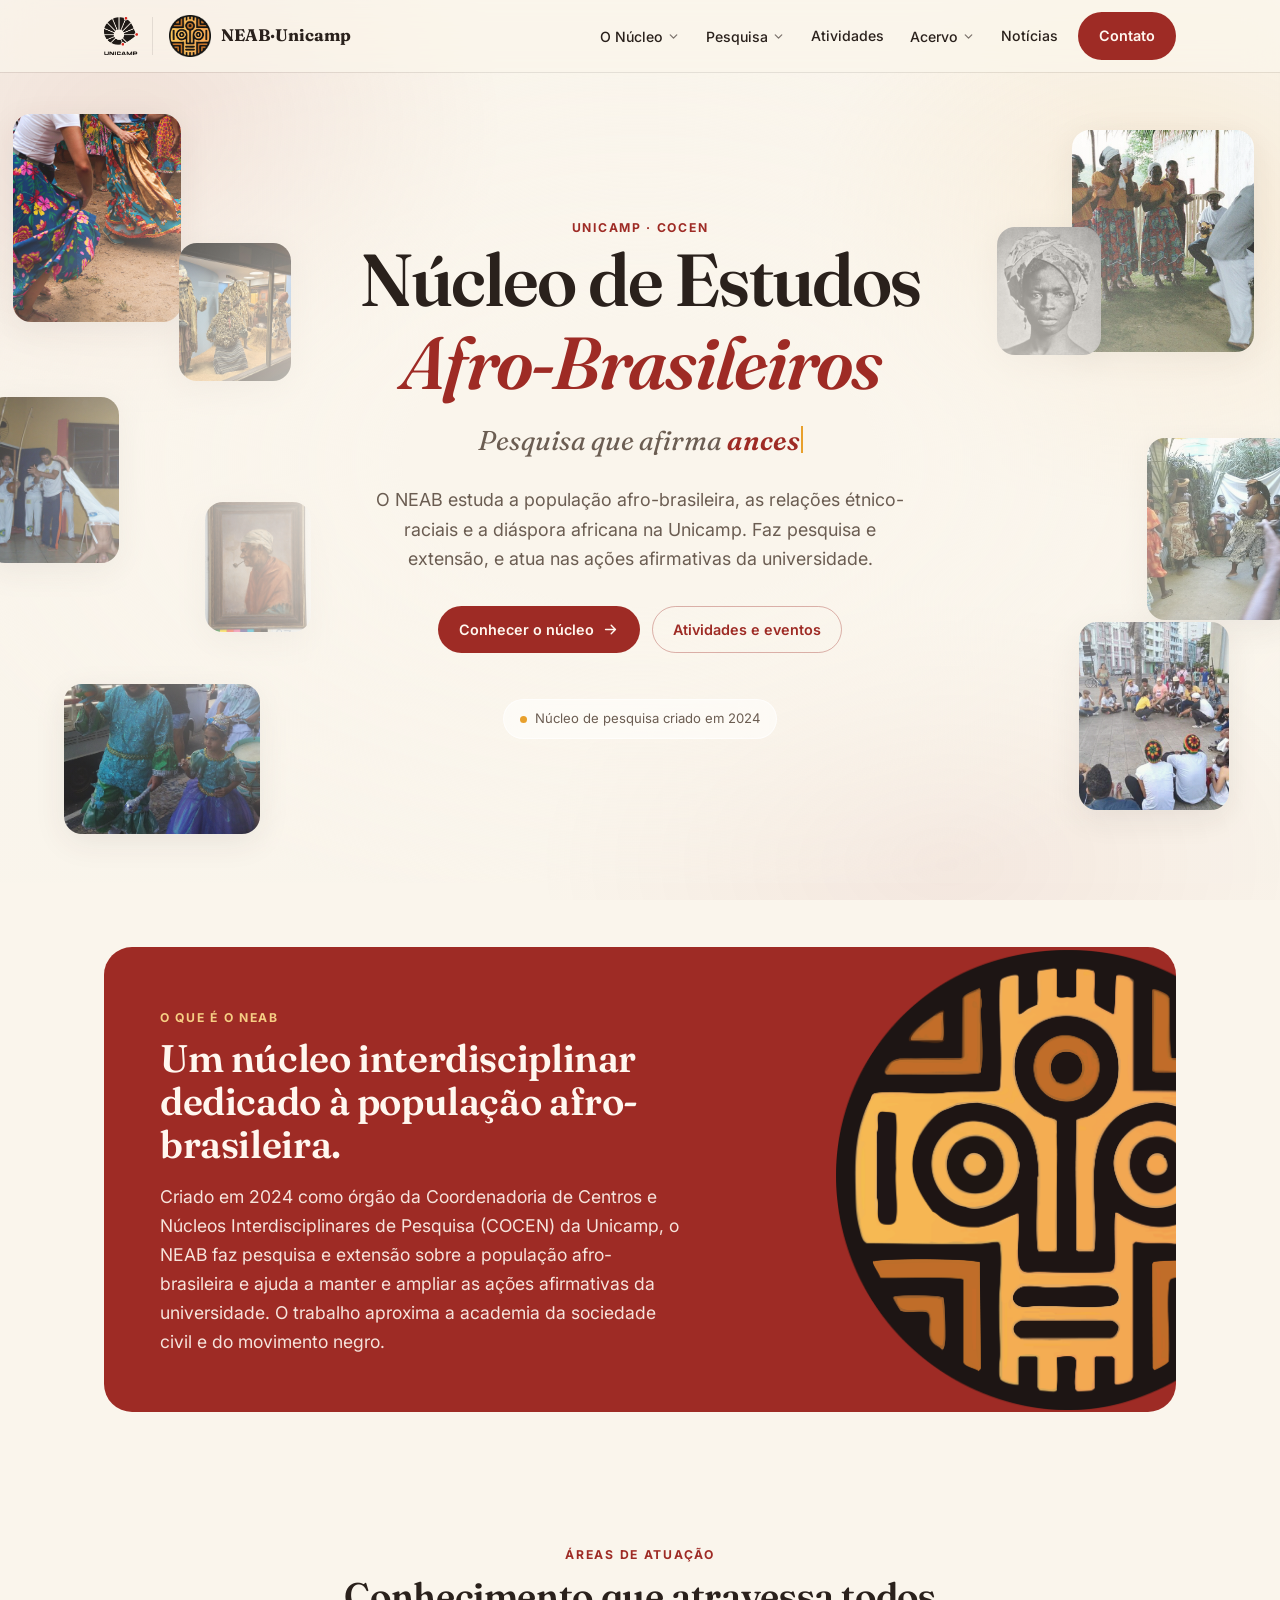
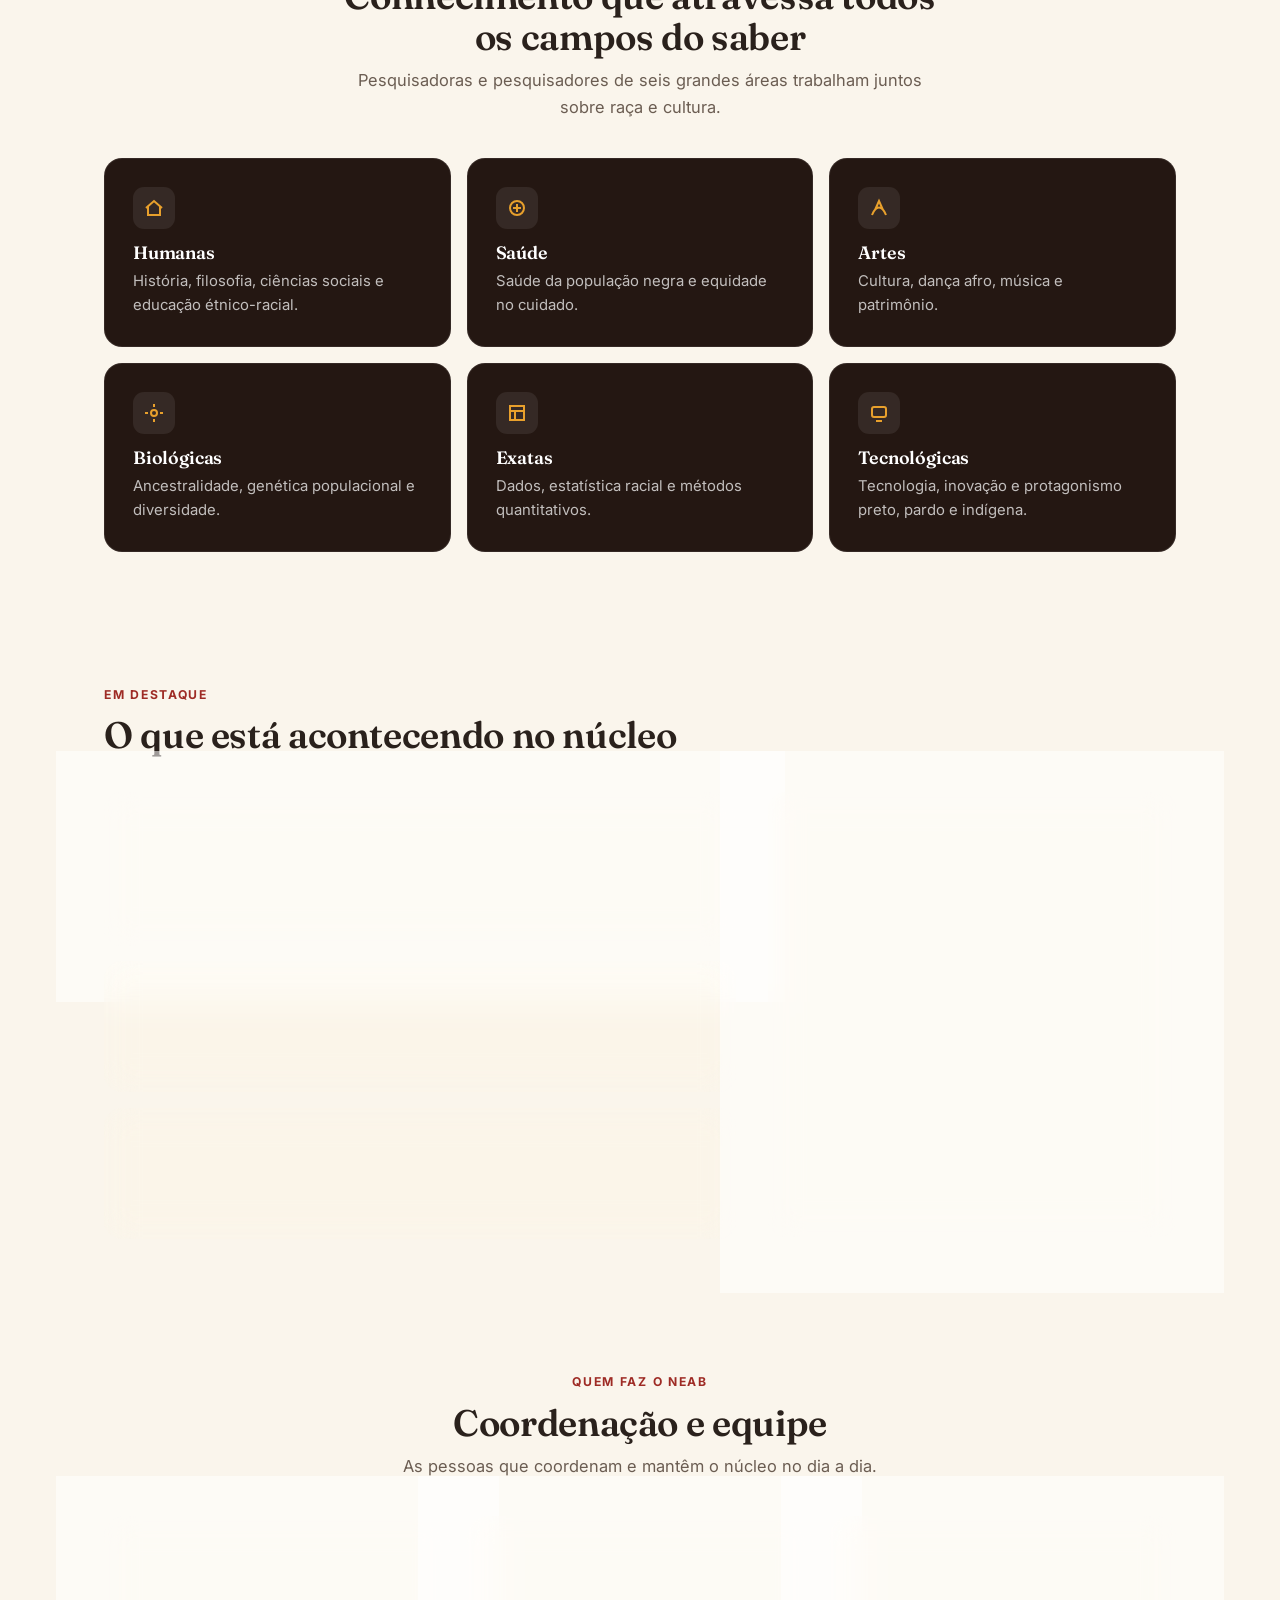
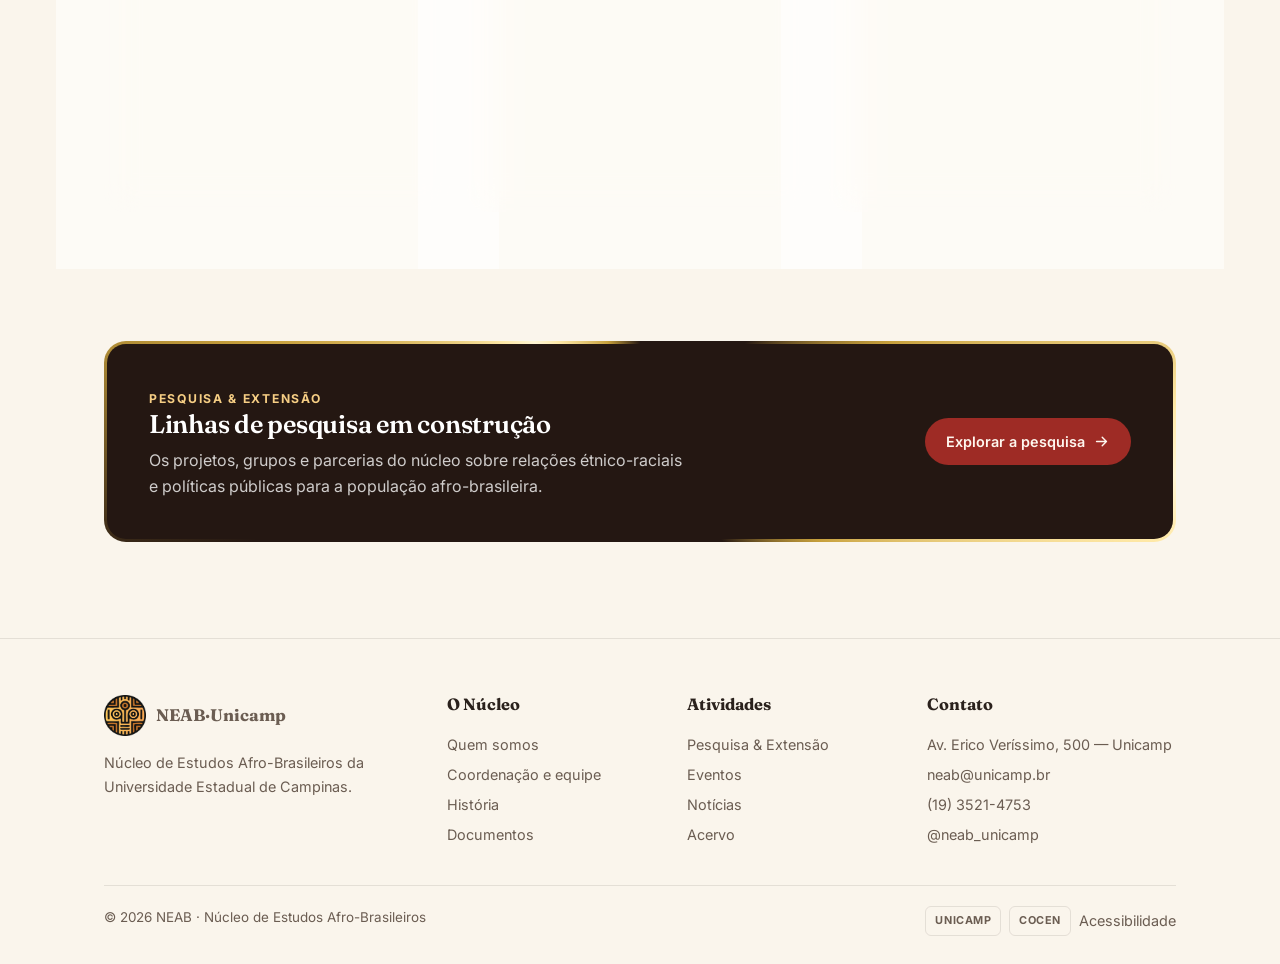
==== index.html @ a0e73253 "Mockup da home do NEAB Unicamp Protótipo estático (HTML/CSS/JS vanilla) com hero de imagens em paral" ====
<!DOCTYPE html>
<html lang="pt-BR">
<head>
<meta charset="UTF-8">
<meta name="viewport" content="width=device-width, initial-scale=1.0">
<title>NEAB Unicamp — Núcleo de Estudos Afro-Brasileiros</title>
<meta name="description" content="Núcleo de Estudos Afro-Brasileiros da Unicamp. Pesquisa, extensão e ações afirmativas sobre a população afro-brasileira.">
<link rel="preconnect" href="https://fonts.googleapis.com">
<link rel="preconnect" href="https://fonts.gstatic.com" crossorigin>
<link href="https://fonts.googleapis.com/css2?family=Fraunces:ital,opsz,wght@0,9..144,400;0,9..144,500;0,9..144,600;0,9..144,700;1,9..144,400;1,9..144,500&family=Inter:wght@400;500;600;700&display=swap" rel="stylesheet">
<style>
  :root{
    /* ---- Paleta enxuta (minimal): neutros + primária + secundária + "sobre" ---- */
    --bg:#FAF5EC;             /* fundo quente quase-branco */
    --fg:#2A211C;             /* texto */
    --muted:#6B5D52;          /* texto secundário */
    --primary:#9E2B25;        /* terracota */
    --primary-fg:#FFF7EF;     /* sobre primária */
    --secondary:#E8A02C;      /* ocre */
    --secondary-fg:#2A1A08;   /* sobre secundária */
    --gold-soft:#F6CE84;      /* ouro claro p/ texto pequeno sobre terracota (AA 4.98:1) */
    --espresso2:#241712;      /* fundo escuro dos cards spotlight (áreas) */
    --border:rgba(42,33,28,.10);
    /* glass */
    --glass:rgba(255,255,255,.55);
    --glass-strong:rgba(255,255,255,.72);
    --glass-border:rgba(255,255,255,.65);
    --blur:saturate(1.3) blur(16px);
    --raio:18px;
    --shadow:0 8px 32px rgba(42,33,28,.09);
    --shadow-hi:0 16px 44px rgba(42,33,28,.14);
  }
  *{box-sizing:border-box;margin:0;padding:0}
  html{scroll-behavior:smooth}
  body{font-family:'Inter',system-ui,sans-serif;color:var(--fg);background:var(--bg);line-height:1.65;-webkit-font-smoothing:antialiased;overflow-x:hidden}
  /* blobs sutis de fundo (dão profundidade ao glass) */
  body::before{content:"";position:fixed;inset:0;z-index:-1;pointer-events:none;background:
    radial-gradient(42% 48% at 10% 14%, rgba(158,43,37,.11), transparent 70%),
    radial-gradient(40% 44% at 90% 26%, rgba(232,160,44,.13), transparent 70%),
    radial-gradient(46% 42% at 74% 96%, rgba(158,43,37,.07), transparent 70%)}
  h1,h2,h3,.serif{font-family:'Fraunces',Georgia,serif;line-height:1.12;font-weight:600;letter-spacing:-.01em}
  a{color:inherit;text-decoration:none}
  img{max-width:100%;display:block}
  .wrap{max-width:1120px;margin:0 auto;padding:0 24px}
  .eyebrow{font-size:.76rem;font-weight:700;letter-spacing:.14em;text-transform:uppercase;color:var(--primary)}
  .skip{position:absolute;left:-999px;top:8px;background:var(--fg);color:#fff;padding:10px 16px;border-radius:8px;z-index:200}
  .skip:focus{left:8px}

  /* ---------- Botões ---------- */
  .btn{display:inline-flex;align-items:center;gap:8px;font-weight:600;font-size:.9rem;padding:11px 20px;border-radius:999px;cursor:pointer;transition:transform .15s,box-shadow .2s,background .2s,color .2s,border-color .2s;border:1px solid transparent;font-family:inherit}
  .btn-primary{background:var(--primary);color:var(--primary-fg)}
  .btn-primary:hover{background:#841f1a;box-shadow:0 8px 20px rgba(158,43,37,.28)}
  .btn-ghost{background:transparent;color:var(--primary);border-color:rgba(158,43,37,.35)}
  .btn-ghost:hover{background:rgba(158,43,37,.07);border-color:var(--primary)}
  .btn .ar{transition:transform .3s}
  .btn:hover .ar{transform:translateX(3px)}

  /* ---------- Navbar full-width (formal) ---------- */
  /* sem backdrop-filter no header: senão ele vira o "root" do backdrop e mata o blur
     dos dropdowns (que ficam pendurados abaixo dele). Header fica quase opaco. */
  header{position:sticky;top:0;z-index:80;border-bottom:1px solid var(--border)}
  /* blur só na barra (pseudo-elemento) — assim o header NÃO vira backdrop-root e o blur
     dos dropdowns (pendurados abaixo da barra) continua funcionando */
  header::before{content:"";position:absolute;inset:0;z-index:-1;background:rgba(250,245,236,.72);backdrop-filter:var(--blur);-webkit-backdrop-filter:var(--blur)}
  .navbar{position:relative;display:flex;align-items:center;gap:4px;height:72px;max-width:1120px;margin:0 auto;padding:0 24px}
  .brand{display:flex;align-items:center;gap:10px;font-family:'Fraunces',serif;font-weight:700;font-size:1.05rem}
  .unicamp-seal{display:flex;align-items:center;margin-right:12px;padding-right:14px;border-right:1px solid var(--border)}
  .unicamp-seal img{height:38px;width:auto;display:block}
  .logo-badge{width:42px;height:42px;flex:0 0 auto;display:block;object-fit:contain}
  .navlinks{display:flex;align-items:center;gap:2px;margin-left:auto}
  .navlink{display:inline-flex;align-items:center;gap:4px;font-size:.88rem;font-weight:500;color:var(--fg);padding:8px 12px;border-radius:999px;background:none;border:0;cursor:pointer;font-family:inherit;transition:background .2s,color .2s}
  .navlink:hover{background:rgba(42,33,28,.06);color:var(--primary)}
  .navlink .chev{width:13px;height:13px;opacity:.6;transition:transform .2s}
  .has-drop{position:relative}
  .has-drop:hover .chev,.has-drop:focus-within .chev{transform:rotate(180deg)}
  .nav-cta{margin-left:4px}

  .dropdown{position:absolute;top:calc(100% + 12px);left:50%;transform:translateX(-50%) translateY(8px);width:330px;background:var(--glass-strong);backdrop-filter:var(--blur);-webkit-backdrop-filter:var(--blur);border:1px solid var(--glass-border);border-radius:16px;box-shadow:var(--shadow-hi);padding:8px;opacity:0;visibility:hidden;transition:opacity .2s,transform .2s,visibility .2s}
  .has-drop:hover .dropdown,.has-drop:focus-within .dropdown{opacity:1;visibility:visible;transform:translateX(-50%) translateY(0)}
  .drop-item{display:flex;gap:12px;align-items:center;padding:10px 12px;border-radius:11px;transition:background .2s}
  .drop-item:hover{background:rgba(158,43,37,.07)}
  .drop-item .ic{flex:0 0 auto;width:34px;height:34px;border-radius:9px;background:rgba(158,43,37,.10);display:grid;place-items:center;color:var(--primary)}
  .drop-item .t{display:block;font-size:.9rem;font-weight:600;color:var(--fg)}
  .drop-item .d{display:block;font-size:.78rem;color:var(--muted);line-height:1.35}

  .menu-toggle{display:none;margin-left:auto;background:none;border:0;width:40px;height:40px;cursor:pointer;align-items:center;justify-content:center;border-radius:999px}
  .menu-toggle:hover{background:rgba(42,33,28,.06)}

  /* ---------- Sheet mobile ---------- */
  .overlay{position:fixed;inset:0;background:rgba(33,23,18,.45);backdrop-filter:blur(2px);opacity:0;visibility:hidden;transition:.25s;z-index:90}
  .overlay.open{opacity:1;visibility:visible}
  .sheet{position:fixed;top:12px;right:12px;bottom:12px;width:min(340px,84vw);background:var(--glass-strong);backdrop-filter:var(--blur);-webkit-backdrop-filter:var(--blur);border:1px solid var(--glass-border);border-radius:22px;box-shadow:var(--shadow-hi);transform:translateX(115%);transition:transform .3s ease;z-index:100;display:flex;flex-direction:column;overflow-y:auto}
  .sheet.open{transform:translateX(0)}
  .sheet-head{display:flex;align-items:center;justify-content:space-between;padding:16px 18px;border-bottom:1px solid var(--border)}
  .sheet-body{padding:12px 14px;display:flex;flex-direction:column;gap:2px}
  .sheet-link{padding:12px;font-weight:600;border-radius:11px}
  .sheet-link:hover{background:rgba(158,43,37,.07)}
  .acc-trigger{display:flex;justify-content:space-between;align-items:center;width:100%;padding:12px;font-weight:600;font-size:.98rem;background:none;border:0;cursor:pointer;font-family:inherit;color:var(--fg);border-radius:11px}
  .acc-trigger .chev{width:16px;height:16px;opacity:.6;transition:transform .25s}
  .acc.open .acc-trigger .chev{transform:rotate(180deg)}
  .acc-panel{max-height:0;overflow:hidden;transition:max-height .28s ease}
  .acc.open .acc-panel{max-height:380px}
  .acc-panel a{display:flex;gap:10px;align-items:center;padding:10px 12px 10px 14px;color:var(--muted);font-size:.9rem;border-radius:9px}
  .acc-panel a:hover{background:rgba(158,43,37,.07);color:var(--primary)}
  .acc-panel a .ic{color:var(--primary)}
  .sheet-cta{margin-top:auto;padding:16px 18px;border-top:1px solid var(--border)}

  /* ---------- Hero (minimal, centrado, com imagens flutuantes) ---------- */
  .hero{position:relative;text-align:center;padding:84px 0 88px;min-height:90vh;display:flex;align-items:center;overflow:hidden}
  .floating{position:absolute;inset:0;z-index:1;pointer-events:none}
  .floating-m{display:none;position:absolute;inset:0;z-index:1;pointer-events:none}
  .floating-m .float-el{opacity:1}
  .float-el{position:absolute;border-radius:18px;overflow:hidden;box-shadow:var(--shadow);will-change:transform}
  .float-el img{width:100%;height:100%;object-fit:cover;display:block}
  .hero-scrim{position:absolute;inset:0;z-index:2;pointer-events:none;background:radial-gradient(ellipse 58% 56% at 50% 48%, var(--bg) 32%, rgba(250,245,236,.55) 64%, rgba(250,245,236,.12) 100%)}
  .hero .wrap{position:relative;z-index:3}
  .hero-inner{max-width:760px;margin:0 auto}
  .hero h1{font-size:clamp(2.6rem,6vw,4.6rem);letter-spacing:-.025em}
  .hero h1 em{font-style:italic;color:var(--primary);font-weight:600}
  .type-line{font-family:'Fraunces',serif;font-style:italic;font-size:clamp(1.25rem,2.6vw,1.7rem);color:var(--muted);margin-top:14px;min-height:1.4em}
  .type-line b{color:var(--primary);font-weight:600;font-style:italic}
  .caret{display:inline-block;width:2px;height:1em;background:var(--secondary);margin-left:2px;transform:translateY(3px);animation:blink 1s steps(2,start) infinite}
  @keyframes blink{to{opacity:0}}
  .hero p.lead{font-size:1.12rem;color:var(--muted);margin:22px auto 32px;max-width:50ch}
  .hero-cta{display:flex;gap:12px;justify-content:center;flex-wrap:wrap}
  .hero-meta{margin-top:46px;display:inline-flex;gap:8px;align-items:center;font-size:.82rem;color:var(--muted);padding:8px 16px;border-radius:999px;background:var(--glass);backdrop-filter:var(--blur);-webkit-backdrop-filter:var(--blur);border:1px solid var(--glass-border)}
  .dot{width:7px;height:7px;border-radius:50%;background:var(--secondary)}

  /* ---------- Sections ---------- */
  section.block{padding:64px 0}
  .section-head{max-width:60ch;margin-bottom:36px}
  .section-head.center{margin-left:auto;margin-right:auto;text-align:center}
  .section-head h2{font-size:clamp(1.7rem,3.4vw,2.3rem);margin-top:8px}
  .section-head p{color:var(--muted);margin-top:10px;font-size:1.03rem}

  .glass{background:var(--glass);backdrop-filter:var(--blur);-webkit-backdrop-filter:var(--blur);border:1px solid var(--glass-border);box-shadow:var(--shadow)}

  /* O que é — único bloco de cor (primária) */
  .about-card{position:relative;overflow:hidden;border-radius:28px;background:var(--primary);color:var(--primary-fg);padding:56px}
  .about-card .about-text{position:relative;z-index:2;max-width:52ch}
  .about-card .eyebrow{color:var(--gold-soft)}
  .about-card h2{font-size:clamp(1.7rem,3.4vw,2.4rem);max-width:22ch;margin-top:8px}
  .about-card p{font-size:1.1rem;margin-top:16px;color:rgba(255,247,239,.9)}
  /* logo como grafismo: grande, deslocado, cortado pela borda do card */
  .about-logo{position:absolute;z-index:1;right:-120px;top:50%;transform:translateY(-50%);width:460px;height:460px;opacity:.92;pointer-events:none}

  /* Áreas — spotlight cards (escuros, brilho ocre segue o mouse) */
  .areas{display:grid;grid-template-columns:repeat(3,1fr);gap:16px}
  .area{position:relative;overflow:hidden;border-radius:var(--raio);padding:28px;background:var(--espresso2);color:#fff;border:1px solid rgba(255,255,255,.08);transition:transform .25s,box-shadow .25s}
  .area:hover{transform:translateY(-4px);box-shadow:var(--shadow-hi)}
  .area .spot{position:absolute;inset:0;z-index:0;opacity:0;transition:opacity .4s;pointer-events:none;background:radial-gradient(circle 220px at var(--mx,50%) var(--my,50%), rgba(232,160,44,.30), rgba(226,104,42,.10) 40%, transparent 72%)}
  .area:hover .spot{opacity:1}
  .area>*:not(.spot){position:relative;z-index:1}
  .area .ic{width:42px;height:42px;border-radius:11px;background:rgba(255,255,255,.08);display:grid;place-items:center;margin-bottom:14px;color:var(--secondary)}
  .area h3{font-size:1.12rem;color:#fff}
  .area p{color:rgba(255,255,255,.72);font-size:.93rem;margin-top:6px}

  /* Destaques: blog cards + eventos */
  .hl-grid{display:grid;grid-template-columns:1.55fr 1fr;gap:32px;align-items:start}
  .news-list{display:grid;gap:16px}
  .post{position:relative;display:flex;gap:0;border-radius:var(--raio);overflow:hidden;transition:transform .25s,box-shadow .25s}
  .post:hover{transform:translateY(-5px);box-shadow:var(--shadow-hi)}
  .post .thumb{flex:0 0 132px;background:var(--primary)}
  .post .body{padding:20px 22px}
  .post .meta{display:flex;align-items:center;gap:12px;font-size:.72rem;font-weight:700;letter-spacing:.04em;text-transform:uppercase;color:var(--muted);margin-bottom:10px}
  .post .tag{background:rgba(158,43,37,.10);color:var(--primary);padding:4px 11px;border-radius:999px}
  .post h3{font-size:1.12rem;font-weight:600;line-height:1.25}
  .post h3 span{background:linear-gradient(var(--primary),var(--primary)) left bottom/0% 2px no-repeat;transition:background-size .45s ease}
  .post:hover h3 span{background-size:100% 2px}
  .post p{color:var(--muted);font-size:.9rem;margin-top:6px}
  .post a.cover{position:absolute;inset:0;z-index:2}

  .events{border-radius:var(--raio);padding:24px}
  .events h3.t{font-family:'Fraunces',serif;font-size:1.25rem}
  .events .sub{color:var(--muted);font-size:.88rem;margin-bottom:16px}
  .event{display:flex;gap:14px;padding:14px 0;border-top:1px solid var(--border)}
  .event .date{flex:0 0 50px;text-align:center}
  .event .date .d{font-family:'Fraunces',serif;font-size:1.5rem;line-height:1;color:var(--primary)}
  .event .date .m{font-size:.7rem;text-transform:uppercase;letter-spacing:.08em;color:var(--muted)}
  .event .info strong{display:block;font-weight:600;font-size:.96rem}
  .event .info span{font-size:.83rem;color:var(--muted)}

  /* Equipe — profile cards (glass, minimal) */
  .people{display:grid;grid-template-columns:repeat(3,1fr);gap:16px}
  .person{border-radius:22px;padding:28px 24px;text-align:center;transition:transform .25s,box-shadow .25s}
  .person:hover{transform:translateY(-5px);box-shadow:var(--shadow-hi)}
  .avatar{width:84px;height:84px;border-radius:50%;margin:0 auto 14px;display:grid;place-items:center;font-family:'Fraunces',serif;font-size:1.7rem;font-weight:600;color:var(--primary-fg);background:var(--primary)}
  .person h3{font-size:1.1rem}
  .person .role{color:var(--muted);font-size:.9rem;margin-top:2px}
  .person .ptag{display:inline-block;margin-top:12px;font-size:.72rem;font-weight:600;letter-spacing:.04em;text-transform:uppercase;color:var(--primary);background:rgba(158,43,37,.10);padding:4px 12px;border-radius:999px}
  .person .links{display:flex;justify-content:center;gap:8px;margin-top:18px}
  .person .links a{width:38px;height:38px;border-radius:11px;display:grid;place-items:center;color:var(--muted);background:rgba(42,33,28,.05);border:1px solid var(--border);transition:.2s}
  .person .links a:hover{color:var(--primary);background:rgba(158,43,37,.08);border-color:rgba(158,43,37,.3)}

  /* Pesquisa CTA — card escuro com borda em gradiente cônico girando (BorderRotate) */
  @property --ga{syntax:'<angle>';initial-value:0deg;inherits:false}
  @keyframes rotate-ga{to{--ga:360deg}}
  .research-cta{position:relative;display:grid;grid-template-columns:1fr auto;gap:28px;align-items:center;border:3px solid transparent;border-radius:22px;padding:40px 42px;color:#fff;
    background:linear-gradient(var(--espresso2),var(--espresso2)) padding-box,
      conic-gradient(from var(--ga),
        var(--espresso2) 0%,
        var(--espresso2) 13%,
        #c7a03c 19%,
        #ffe9a8 24%,
        #fff6d6 26%,
        #ffe9a8 28%,
        #c7a03c 33%,
        var(--espresso2) 39%,
        var(--espresso2) 71%,
        #c7a03c 79%,
        #ffe9a8 85%,
        #fff6d6 87%,
        #ffe9a8 89%,
        #c7a03c 95%,
        var(--espresso2) 100%) border-box;
    animation:rotate-ga 6s linear infinite}
  .research-cta .eyebrow{color:var(--gold-soft)}
  .research-cta h2{font-size:1.6rem;color:#fff}
  .research-cta p{color:rgba(255,255,255,.78);margin-top:8px;max-width:54ch}

  /* Footer (minimal claro) */
  footer{margin-top:32px;border-top:1px solid var(--border);padding:52px 0 28px}
  .foot-grid{display:grid;grid-template-columns:1.5fr 1fr 1fr 1.2fr;gap:32px}
  footer h4{font-family:'Fraunces',serif;font-size:1.02rem;margin-bottom:12px}
  footer a{display:block;color:var(--muted);font-size:.9rem;padding:3px 0;transition:color .2s}
  footer a:hover{color:var(--primary)}
  .foot-brand p{font-size:.9rem;margin-top:12px;color:var(--muted);max-width:32ch}
  .foot-bottom{display:flex;justify-content:space-between;flex-wrap:wrap;gap:12px;border-top:1px solid var(--border);margin-top:36px;padding-top:20px;font-size:.84rem;color:var(--muted)}
  .seals{display:flex;gap:8px;align-items:center}
  .seal{font-size:.68rem;font-weight:700;letter-spacing:.05em;border:1px solid var(--border);border-radius:6px;padding:5px 9px;color:var(--muted)}

  @media(max-width:920px){
    .navlinks{display:none}
    .menu-toggle{display:flex}
    .nav-cta{display:none}
    .floating{display:none}
    .floating-m{display:block}
    .hero-scrim{background:radial-gradient(ellipse 78% 62% at 50% 50%, var(--bg) 42%, rgba(250,245,236,.74) 74%, rgba(250,245,236,.35) 100%)}
    .hero{min-height:auto;padding:72px 0 72px}
    .areas,.people{grid-template-columns:1fr 1fr}
    .hl-grid{grid-template-columns:1fr}
    .research-cta{grid-template-columns:1fr}
    .foot-grid{grid-template-columns:1fr 1fr}
    .about-card{padding:40px 28px}
    .about-logo{width:260px;height:260px;right:-150px;top:auto;bottom:-140px;transform:none;opacity:.5}
    .unicamp-seal img{height:32px}
    .unicamp-seal{margin-right:10px;padding-right:12px}
  }
  @media(max-width:560px){
    .areas,.people{grid-template-columns:1fr}
    .post{flex-direction:column}
    .post .thumb{flex-basis:130px}
    .foot-grid{grid-template-columns:1fr}
    .hero{padding:150px 0 72px}
  }
  @media(prefers-reduced-motion:reduce){*{transition:none!important;animation:none!important;scroll-behavior:auto}}
</style>
</head>
<body>
<a href="#main" class="skip">Pular para o conteúdo</a>

<svg width="0" height="0" style="position:absolute" aria-hidden="true">
  <symbol id="adinkra" viewBox="0 0 100 100"><g fill="none" stroke="currentColor" stroke-width="6" stroke-linecap="round" stroke-linejoin="round"><rect x="22" y="22" width="56" height="56" rx="8"/><path d="M50 14 V32 M50 68 V86 M14 50 H32 M68 50 H86"/><circle cx="50" cy="50" r="13"/><path d="M50 41 L59 50 L50 59 L41 50 Z" fill="currentColor" stroke="none"/></g></symbol>
  <symbol id="i-info" viewBox="0 0 24 24" fill="none" stroke="currentColor" stroke-width="2" stroke-linecap="round" stroke-linejoin="round"><circle cx="12" cy="12" r="9"/><path d="M12 11v5M12 8h.01"/></symbol>
  <symbol id="i-users" viewBox="0 0 24 24" fill="none" stroke="currentColor" stroke-width="2" stroke-linecap="round" stroke-linejoin="round"><circle cx="9" cy="8" r="3"/><path d="M3 20a6 6 0 0 1 12 0M16 6a3 3 0 0 1 0 6M21 20a5 5 0 0 0-4-5"/></symbol>
  <symbol id="i-compass" viewBox="0 0 24 24" fill="none" stroke="currentColor" stroke-width="2" stroke-linecap="round" stroke-linejoin="round"><circle cx="12" cy="12" r="9"/><path d="M15.5 8.5l-2 5-5 2 2-5z"/></symbol>
  <symbol id="i-clock" viewBox="0 0 24 24" fill="none" stroke="currentColor" stroke-width="2" stroke-linecap="round" stroke-linejoin="round"><circle cx="12" cy="12" r="9"/><path d="M12 7v5l3 2"/></symbol>
  <symbol id="i-file" viewBox="0 0 24 24" fill="none" stroke="currentColor" stroke-width="2" stroke-linecap="round" stroke-linejoin="round"><path d="M14 3H6v18h12V7z"/><path d="M14 3v4h4M9 13h6M9 17h6"/></symbol>
  <symbol id="i-search" viewBox="0 0 24 24" fill="none" stroke="currentColor" stroke-width="2" stroke-linecap="round" stroke-linejoin="round"><circle cx="11" cy="11" r="7"/><path d="M21 21l-4-4"/></symbol>
  <symbol id="i-folder" viewBox="0 0 24 24" fill="none" stroke="currentColor" stroke-width="2" stroke-linecap="round" stroke-linejoin="round"><path d="M3 7h6l2 2h10v9a2 2 0 0 1-2 2H3z"/></symbol>
  <symbol id="i-book" viewBox="0 0 24 24" fill="none" stroke="currentColor" stroke-width="2" stroke-linecap="round" stroke-linejoin="round"><path d="M4 4h11a2 2 0 0 1 2 2v14H6a2 2 0 0 1-2-2z"/><path d="M17 6h3v14H8"/></symbol>
  <symbol id="i-video" viewBox="0 0 24 24" fill="none" stroke="currentColor" stroke-width="2" stroke-linecap="round" stroke-linejoin="round"><rect x="3" y="6" width="13" height="12" rx="2"/><path d="M16 10l5-3v10l-5-3z"/></symbol>
  <symbol id="i-chev" viewBox="0 0 24 24" fill="none" stroke="currentColor" stroke-width="2.4" stroke-linecap="round" stroke-linejoin="round"><path d="M6 9l6 6 6-6"/></symbol>
  <symbol id="i-arrow" viewBox="0 0 24 24" fill="none" stroke="currentColor" stroke-width="2" stroke-linecap="round" stroke-linejoin="round"><path d="M5 12h14M13 6l6 6-6 6"/></symbol>
  <symbol id="i-mail" viewBox="0 0 24 24" fill="none" stroke="currentColor" stroke-width="2" stroke-linecap="round" stroke-linejoin="round"><rect x="3" y="5" width="18" height="14" rx="2"/><path d="M3 7l9 6 9-6"/></symbol>
  <symbol id="i-link" viewBox="0 0 24 24" fill="none" stroke="currentColor" stroke-width="2" stroke-linecap="round" stroke-linejoin="round"><path d="M10 14a4 4 0 0 0 6 0l3-3a4 4 0 0 0-6-6l-1 1"/><path d="M14 10a4 4 0 0 0-6 0l-3 3a4 4 0 0 0 6 6l1-1"/></symbol>
</svg>

<!-- NAVBAR flutuante -->
<header>
  <nav class="navbar" aria-label="Navegação principal">
    <a class="unicamp-seal" href="https://www.unicamp.br" aria-label="Universidade Estadual de Campinas"><img src="unicamp-logo.png" alt="Unicamp"></a>
    <a class="brand" href="#" aria-label="NEAB Unicamp — início">
      <img class="logo-badge" src="neab.png" alt="NEAB Unicamp">
      <span>NEAB·Unicamp</span>
    </a>
    <div class="navlinks">
      <div class="has-drop">
        <button class="navlink">O Núcleo <svg class="chev"><use href="#i-chev"/></svg></button>
        <div class="dropdown" role="menu">
          <a class="drop-item" href="#"><span class="ic"><svg width="19" height="19"><use href="#i-info"/></svg></span><span><span class="t">Quem somos</span><span class="d">Missão e o que é o NEAB</span></span></a>
          <a class="drop-item" href="#"><span class="ic"><svg width="19" height="19"><use href="#i-users"/></svg></span><span><span class="t">Coordenação e equipe</span><span class="d">Pesquisadores e administração</span></span></a>
          <a class="drop-item" href="#"><span class="ic"><svg width="19" height="19"><use href="#i-compass"/></svg></span><span><span class="t">Áreas de atuação</span><span class="d">As seis áreas do conhecimento</span></span></a>
          <a class="drop-item" href="#"><span class="ic"><svg width="19" height="19"><use href="#i-clock"/></svg></span><span><span class="t">História</span><span class="d">A trajetória na Unicamp</span></span></a>
          <a class="drop-item" href="#"><span class="ic"><svg width="19" height="19"><use href="#i-file"/></svg></span><span><span class="t">Documentos</span><span class="d">Criação e regimento</span></span></a>
        </div>
      </div>
      <div class="has-drop">
        <button class="navlink">Pesquisa <svg class="chev"><use href="#i-chev"/></svg></button>
        <div class="dropdown" role="menu">
          <a class="drop-item" href="#"><span class="ic"><svg width="19" height="19"><use href="#i-search"/></svg></span><span><span class="t">Linhas de pesquisa</span><span class="d">Eixos temáticos</span></span></a>
          <a class="drop-item" href="#"><span class="ic"><svg width="19" height="19"><use href="#i-folder"/></svg></span><span><span class="t">Projetos</span><span class="d">Pesquisa e extensão em curso</span></span></a>
        </div>
      </div>
      <a class="navlink" href="#destaques">Atividades</a>
      <div class="has-drop">
        <button class="navlink">Acervo <svg class="chev"><use href="#i-chev"/></svg></button>
        <div class="dropdown" role="menu">
          <a class="drop-item" href="#"><span class="ic"><svg width="19" height="19"><use href="#i-book"/></svg></span><span><span class="t">Publicações</span><span class="d">Artigos, livros e produção</span></span></a>
          <a class="drop-item" href="#"><span class="ic"><svg width="19" height="19"><use href="#i-video"/></svg></span><span><span class="t">Vídeos</span><span class="d">Registros de eventos</span></span></a>
        </div>
      </div>
      <a class="navlink" href="#">Notícias</a>
    </div>
    <a class="btn btn-primary nav-cta" href="#">Contato</a>
    <button class="menu-toggle" id="openSheet" aria-label="Abrir menu" aria-expanded="false">
      <svg width="22" height="22" fill="none" stroke="currentColor" stroke-width="2" stroke-linecap="round"><path d="M3 7h18M3 12h18M3 17h18"/></svg>
    </button>
  </nav>
</header>

<!-- Sheet mobile -->
<div class="overlay" id="overlay"></div>
<aside class="sheet" id="sheet" aria-label="Menu" aria-hidden="true">
  <div class="sheet-head">
    <a class="brand" href="#"><img class="logo-badge" src="neab.png" alt="NEAB Unicamp"><span>NEAB·Unicamp</span></a>
    <button class="menu-toggle" id="closeSheet" aria-label="Fechar menu" style="display:flex"><svg width="20" height="20" fill="none" stroke="currentColor" stroke-width="2" stroke-linecap="round"><path d="M5 5l12 12M17 5L5 17"/></svg></button>
  </div>
  <div class="sheet-body">
    <div class="acc">
      <button class="acc-trigger">O Núcleo <svg class="chev"><use href="#i-chev"/></svg></button>
      <div class="acc-panel">
        <a href="#"><span class="ic"><svg width="18" height="18"><use href="#i-info"/></svg></span>Quem somos</a>
        <a href="#"><span class="ic"><svg width="18" height="18"><use href="#i-users"/></svg></span>Coordenação e equipe</a>
        <a href="#"><span class="ic"><svg width="18" height="18"><use href="#i-compass"/></svg></span>Áreas de atuação</a>
        <a href="#"><span class="ic"><svg width="18" height="18"><use href="#i-clock"/></svg></span>História</a>
        <a href="#"><span class="ic"><svg width="18" height="18"><use href="#i-file"/></svg></span>Documentos</a>
      </div>
    </div>
    <div class="acc">
      <button class="acc-trigger">Pesquisa &amp; Extensão <svg class="chev"><use href="#i-chev"/></svg></button>
      <div class="acc-panel">
        <a href="#"><span class="ic"><svg width="18" height="18"><use href="#i-search"/></svg></span>Linhas de pesquisa</a>
        <a href="#"><span class="ic"><svg width="18" height="18"><use href="#i-folder"/></svg></span>Projetos</a>
      </div>
    </div>
    <a class="sheet-link" href="#destaques">Atividades</a>
    <div class="acc">
      <button class="acc-trigger">Acervo <svg class="chev"><use href="#i-chev"/></svg></button>
      <div class="acc-panel">
        <a href="#"><span class="ic"><svg width="18" height="18"><use href="#i-book"/></svg></span>Publicações</a>
        <a href="#"><span class="ic"><svg width="18" height="18"><use href="#i-video"/></svg></span>Vídeos</a>
      </div>
    </div>
    <a class="sheet-link" href="#">Notícias</a>
  </div>
  <div class="sheet-cta"><a class="btn btn-primary" href="#" style="width:100%;justify-content:center">Contato</a></div>
</aside>

<main id="main">

  <!-- HERO -->
  <section class="hero">
    <!-- Imagens flutuantes (parallax) — PLACEHOLDERS em duotone; trocar por fotos do NEAB -->
    <!-- Imagens flutuantes (parallax) — EXEMPLOS afro-temáticos (Wikimedia Commons); trocar por fotos do NEAB -->
    <div class="floating" id="floating" aria-hidden="true">
      <div class="float-el" data-depth="1.4" style="top:5%;left:1%;width:168px;height:208px"><img src="img/h6.jpg" alt=""></div>
      <div class="float-el" data-depth="0.8" style="top:7%;right:2%;width:182px;height:222px"><img src="img/h2.jpg" alt=""></div>
      <div class="float-el" data-depth="2.0" style="top:40%;left:-1%;width:132px;height:166px"><img src="img/h8.jpg" alt=""></div>
      <div class="float-el" data-depth="1.2" style="top:45%;right:-1%;width:146px;height:182px"><img src="img/h4.jpg" alt=""></div>
      <div class="float-el" data-depth="1.1" style="bottom:6%;left:5%;width:196px;height:150px"><img src="img/h3.jpg" alt=""></div>
      <div class="float-el" data-depth="1.6" style="bottom:9%;right:4%;width:150px;height:188px"><img src="img/h1.jpg" alt=""></div>
      <div class="float-el" data-depth="1.0" style="top:21%;left:14%;width:112px;height:138px"><img src="img/h5.jpg" alt=""></div>
      <div class="float-el" data-depth="1.3" style="top:19%;right:14%;width:104px;height:128px"><img src="img/h7.png" alt=""></div>
      <div class="float-el" data-depth="0.9" style="bottom:31%;left:16%;width:106px;height:130px"><img src="img/h9.jpg" alt=""></div>
    </div>
    <!-- fundo mobile (estático, decorativo) -->
    <div class="floating-m" aria-hidden="true">
      <div class="float-el" style="top:2%;left:-6%;width:124px;height:155px"><img src="img/h2.jpg" alt=""></div>
      <div class="float-el" style="top:5%;right:-7%;width:132px;height:162px"><img src="img/h6.jpg" alt=""></div>
      <div class="float-el" style="bottom:1%;left:-5%;width:120px;height:142px"><img src="img/h1.jpg" alt=""></div>
      <div class="float-el" style="bottom:3%;right:-6%;width:130px;height:152px"><img src="img/h3.jpg" alt=""></div>
    </div>
    <div class="hero-scrim" aria-hidden="true"></div>
    <div class="wrap hero-inner">
      <span class="eyebrow">Unicamp · COCEN</span>
      <h1>Núcleo de Estudos <em>Afro-Brasileiros</em></h1>
      <div class="type-line">Pesquisa que afirma <b id="tw"></b><span class="caret" aria-hidden="true"></span></div>
      <p class="lead">O NEAB estuda a população afro-brasileira, as relações étnico-raciais e a diáspora africana na Unicamp. Faz pesquisa e extensão, e atua nas ações afirmativas da universidade.</p>
      <div class="hero-cta">
        <a class="btn btn-primary" href="#sobre">Conhecer o núcleo <svg class="ar" width="17" height="17"><use href="#i-arrow"/></svg></a>
        <a class="btn btn-ghost" href="#destaques">Atividades e eventos</a>
      </div>
      <div class="hero-meta"><span class="dot"></span> Núcleo de pesquisa criado em 2024</div>
    </div>
  </section>

  <!-- O QUE É -->
  <section class="block" id="sobre">
    <div class="wrap">
      <div class="about-card">
        <div class="about-text">
          <span class="eyebrow">O que é o NEAB</span>
          <h2>Um núcleo interdisciplinar dedicado à população afro-brasileira.</h2>
          <p>Criado em 2024 como órgão da Coordenadoria de Centros e Núcleos Interdisciplinares de Pesquisa (COCEN) da Unicamp, o NEAB faz pesquisa e extensão sobre a população afro-brasileira e ajuda a manter e ampliar as ações afirmativas da universidade. O trabalho aproxima a academia da sociedade civil e do movimento negro.</p>
        </div>
        <img class="about-logo" src="neab.png" alt="">
      </div>
    </div>
  </section>

  <!-- ÁREAS -->
  <section class="block">
    <div class="wrap">
      <div class="section-head center">
        <span class="eyebrow">Áreas de atuação</span>
        <h2>Conhecimento que atravessa todos os campos do saber</h2>
        <p>Pesquisadoras e pesquisadores de seis grandes áreas trabalham juntos sobre raça e cultura.</p>
      </div>
      <div class="areas">
        <article class="area"><span class="spot"></span><div class="ic"><svg width="22" height="22" fill="none" stroke="currentColor" stroke-width="2"><path d="M3 11l8-7 8 7M5 9v9h12V9"/></svg></div><h3>Humanas</h3><p>História, filosofia, ciências sociais e educação étnico-racial.</p></article>
        <article class="area"><span class="spot"></span><div class="ic"><svg width="22" height="22" fill="none" stroke="currentColor" stroke-width="2"><circle cx="11" cy="11" r="7"/><path d="M11 7v8M7 11h8"/></svg></div><h3>Saúde</h3><p>Saúde da população negra e equidade no cuidado.</p></article>
        <article class="area"><span class="spot"></span><div class="ic"><svg width="22" height="22" fill="none" stroke="currentColor" stroke-width="2"><path d="M4 18c4-10 10-10 14 0M7 13l4-9 4 9"/></svg></div><h3>Artes</h3><p>Cultura, dança afro, música e patrimônio.</p></article>
        <article class="area"><span class="spot"></span><div class="ic"><svg width="22" height="22" fill="none" stroke="currentColor" stroke-width="2"><circle cx="11" cy="11" r="3"/><path d="M11 2v3M11 17v3M2 11h3M17 11h3"/></svg></div><h3>Biológicas</h3><p>Ancestralidade, genética populacional e diversidade.</p></article>
        <article class="area"><span class="spot"></span><div class="ic"><svg width="22" height="22" fill="none" stroke="currentColor" stroke-width="2"><path d="M4 4h14v14H4zM4 9h14M9 9v9"/></svg></div><h3>Exatas</h3><p>Dados, estatística racial e métodos quantitativos.</p></article>
        <article class="area"><span class="spot"></span><div class="ic"><svg width="22" height="22" fill="none" stroke="currentColor" stroke-width="2"><rect x="4" y="5" width="14" height="10" rx="2"/><path d="M8 19h6"/></svg></div><h3>Tecnológicas</h3><p>Tecnologia, inovação e protagonismo preto, pardo e indígena.</p></article>
      </div>
    </div>
  </section>

  <!-- DESTAQUES -->
  <section class="block" id="destaques">
    <div class="wrap">
      <div class="section-head"><span class="eyebrow">Em destaque</span><h2>O que está acontecendo no núcleo</h2></div>
      <div class="hl-grid">
        <div class="news-list">
          <article class="post glass"><a class="cover" href="#" aria-label="Chamada para Pesquisador Pq"></a><div class="thumb" aria-hidden="true"></div><div class="body"><div class="meta"><span class="tag">Oportunidade</span><span>20 mai 2026</span></div><h3><span>Chamada para Pesquisador(a) Pq — inscrições abertas</span></h3><p>Concurso público para a carreira de pesquisador do núcleo.</p></div></article>
          <article class="post glass"><a class="cover" href="#" aria-label="Semana Negra do IFCH"></a><div class="thumb n2" aria-hidden="true"></div><div class="body"><div class="meta"><span class="tag">Evento</span><span>28 mai 2026</span></div><h3><span>1ª Semana Negra do IFCH: Conexão África–Brasil</span></h3><p>Filosofias africanas e afrodiaspóricas em mesas e comunicações.</p></div></article>
          <article class="post glass"><a class="cover" href="#" aria-label="Visita do deputado Orlando Silva"></a><div class="thumb n3" aria-hidden="true"></div><div class="body"><div class="meta"><span class="tag">Institucional</span><span>12 mai 2026</span></div><h3><span>NEAB recebe o deputado federal Orlando Silva</span></h3><p>Debate sobre a universidade e a maioria da população.</p></div></article>
        </div>
        <aside class="events glass" aria-label="Próximos eventos">
          <h3 class="t">Próximos eventos</h3>
          <p class="sub">Agenda do núcleo</p>
          <div class="event"><div class="date"><div class="d">28</div><div class="m">Mai</div></div><div class="info"><strong>Semana Negra do IFCH</strong><span>Filosofias africanas · 15h · IFCH</span></div></div>
          <div class="event"><div class="date"><div class="d">29</div><div class="m">Mai</div></div><div class="info"><strong>Oficina de Dança Afro e Percussão</strong><span>Com Isabely Mota · seg. e sex. · 17h</span></div></div>
          <div class="event"><div class="date"><div class="d">25</div><div class="m">Mai</div></div><div class="info"><strong>Dia de África: Epicentro do Conhecimento</strong><span>Mesa-redonda · auditório COCEN</span></div></div>
          <div style="margin-top:18px"><a class="btn btn-ghost" href="#" style="width:100%;justify-content:center">Ver agenda completa</a></div>
        </aside>
      </div>
    </div>
  </section>

  <!-- EQUIPE -->
  <section class="block">
    <div class="wrap">
      <div class="section-head center"><span class="eyebrow">Quem faz o NEAB</span><h2>Coordenação e equipe</h2><p>As pessoas que coordenam e mantêm o núcleo no dia a dia.</p></div>
      <div class="people">
        <article class="person glass">
          <div class="avatar" aria-hidden="true">CV</div>
          <h3>Carmen Veríssima Ferreira</h3>
          <div class="role">Coordenadora · 2024–2029</div>
          <span class="ptag">Coordenação</span>
          <div class="links"><a href="#" aria-label="Lattes"><svg width="17" height="17"><use href="#i-link"/></svg></a><a href="mailto:neab@unicamp.br" aria-label="E-mail"><svg width="17" height="17"><use href="#i-mail"/></svg></a></div>
        </article>
        <article class="person glass">
          <div class="avatar" aria-hidden="true">GE</div>
          <h3>Gislaine Elias Alipio</h3>
          <div class="role">Assistente administrativa</div>
          <span class="ptag">Equipe</span>
          <div class="links"><a href="mailto:neab@unicamp.br" aria-label="E-mail"><svg width="17" height="17"><use href="#i-mail"/></svg></a></div>
        </article>
        <article class="person glass">
          <div class="avatar" aria-hidden="true">VE</div>
          <h3>Vitória Esther do Rosário Reis</h3>
          <div class="role">Profissional de suporte</div>
          <span class="ptag">Equipe</span>
          <div class="links"><a href="mailto:neab@unicamp.br" aria-label="E-mail"><svg width="17" height="17"><use href="#i-mail"/></svg></a></div>
        </article>
      </div>
    </div>
  </section>

  <!-- PESQUISA -->
  <section class="block">
    <div class="wrap">
      <div class="research-cta">
        <div>
          <span class="eyebrow">Pesquisa &amp; Extensão</span>
          <h2 class="serif">Linhas de pesquisa em construção</h2>
          <p>Os projetos, grupos e parcerias do núcleo sobre relações étnico-raciais e políticas públicas para a população afro-brasileira.</p>
        </div>
        <a class="btn btn-primary" href="#">Explorar a pesquisa <svg class="ar" width="17" height="17"><use href="#i-arrow"/></svg></a>
      </div>
    </div>
  </section>

</main>

<footer>
  <div class="wrap">
    <div class="foot-grid">
      <div class="foot-brand">
        <a class="brand" href="#"><img class="logo-badge" src="neab.png" alt="NEAB Unicamp"><span>NEAB·Unicamp</span></a>
        <p>Núcleo de Estudos Afro-Brasileiros da Universidade Estadual de Campinas.</p>
      </div>
      <div><h4>O Núcleo</h4><a href="#">Quem somos</a><a href="#">Coordenação e equipe</a><a href="#">História</a><a href="#">Documentos</a></div>
      <div><h4>Atividades</h4><a href="#">Pesquisa &amp; Extensão</a><a href="#">Eventos</a><a href="#">Notícias</a><a href="#">Acervo</a></div>
      <div><h4>Contato</h4><a href="#">Av. Erico Veríssimo, 500 — Unicamp</a><a href="mailto:neab@unicamp.br">neab@unicamp.br</a><a href="tel:+551935214753">(19) 3521-4753</a><a href="https://instagram.com/neab_unicamp">@neab_unicamp</a></div>
    </div>
    <div class="foot-bottom">
      <span>© 2026 NEAB · Núcleo de Estudos Afro-Brasileiros</span>
      <div class="seals"><span class="seal">UNICAMP</span><span class="seal">COCEN</span><a href="#" style="display:inline">Acessibilidade</a></div>
    </div>
  </div>
</footer>

<script>
  const sheet=document.getElementById('sheet'),overlay=document.getElementById('overlay'),openB=document.getElementById('openSheet'),closeB=document.getElementById('closeSheet');
  const openSheet=()=>{sheet.classList.add('open');overlay.classList.add('open');openB.setAttribute('aria-expanded','true');sheet.setAttribute('aria-hidden','false')};
  const closeSheet=()=>{sheet.classList.remove('open');overlay.classList.remove('open');openB.setAttribute('aria-expanded','false');sheet.setAttribute('aria-hidden','true')};
  openB.addEventListener('click',openSheet);closeB.addEventListener('click',closeSheet);overlay.addEventListener('click',closeSheet);
  document.addEventListener('keydown',e=>{if(e.key==='Escape')closeSheet()});
  document.querySelectorAll('.acc-trigger').forEach(t=>t.addEventListener('click',()=>t.parentElement.classList.toggle('open')));

  const reduced=window.matchMedia('(prefers-reduced-motion: reduce)').matches;

  // Spotlight nos cards de áreas
  document.querySelectorAll('.area').forEach(card=>{
    card.addEventListener('mousemove',e=>{const r=card.getBoundingClientRect();card.style.setProperty('--mx',(e.clientX-r.left)+'px');card.style.setProperty('--my',(e.clientY-r.top)+'px');});
  });

  // Floating / parallax das imagens do hero
  (function(){
    const hero=document.querySelector('.hero'),fc=document.getElementById('floating');
    if(!hero||!fc||reduced)return;
    const els=[...fc.querySelectorAll('.float-el')];
    const cur=els.map(()=>({x:0,y:0}));let mx=0,my=0;
    hero.addEventListener('mousemove',e=>{const r=fc.getBoundingClientRect();mx=e.clientX-(r.left+r.width/2);my=e.clientY-(r.top+r.height/2);});
    hero.addEventListener('mouseleave',()=>{mx=0;my=0;});
    (function loop(){els.forEach((el,i)=>{const d=parseFloat(el.dataset.depth||1);const tx=(mx*d)/22,ty=(my*d)/22;cur[i].x+=(tx-cur[i].x)*0.06;cur[i].y+=(ty-cur[i].y)*0.06;el.style.transform=`translate3d(${cur[i].x.toFixed(2)}px,${cur[i].y.toFixed(2)}px,0)`;});requestAnimationFrame(loop);})();
  })();

  const words=['ancestralidade.','identidade.','memória.','futuro.','justiça.'];
  const el=document.getElementById('tw');let wi=0,ci=0,deleting=false;
  function tick(){const w=words[wi];el.textContent=w.substring(0,ci);
    if(!deleting){ci++;if(ci>w.length){deleting=true;return setTimeout(tick,1500);}}
    else{ci--;if(ci===0){deleting=false;wi=(wi+1)%words.length;}}
    setTimeout(tick,deleting?45:85);}
  if(!window.matchMedia('(prefers-reduced-motion: reduce)').matches){tick();}else{el.textContent=words[0];}
</script>
</body>
</html>
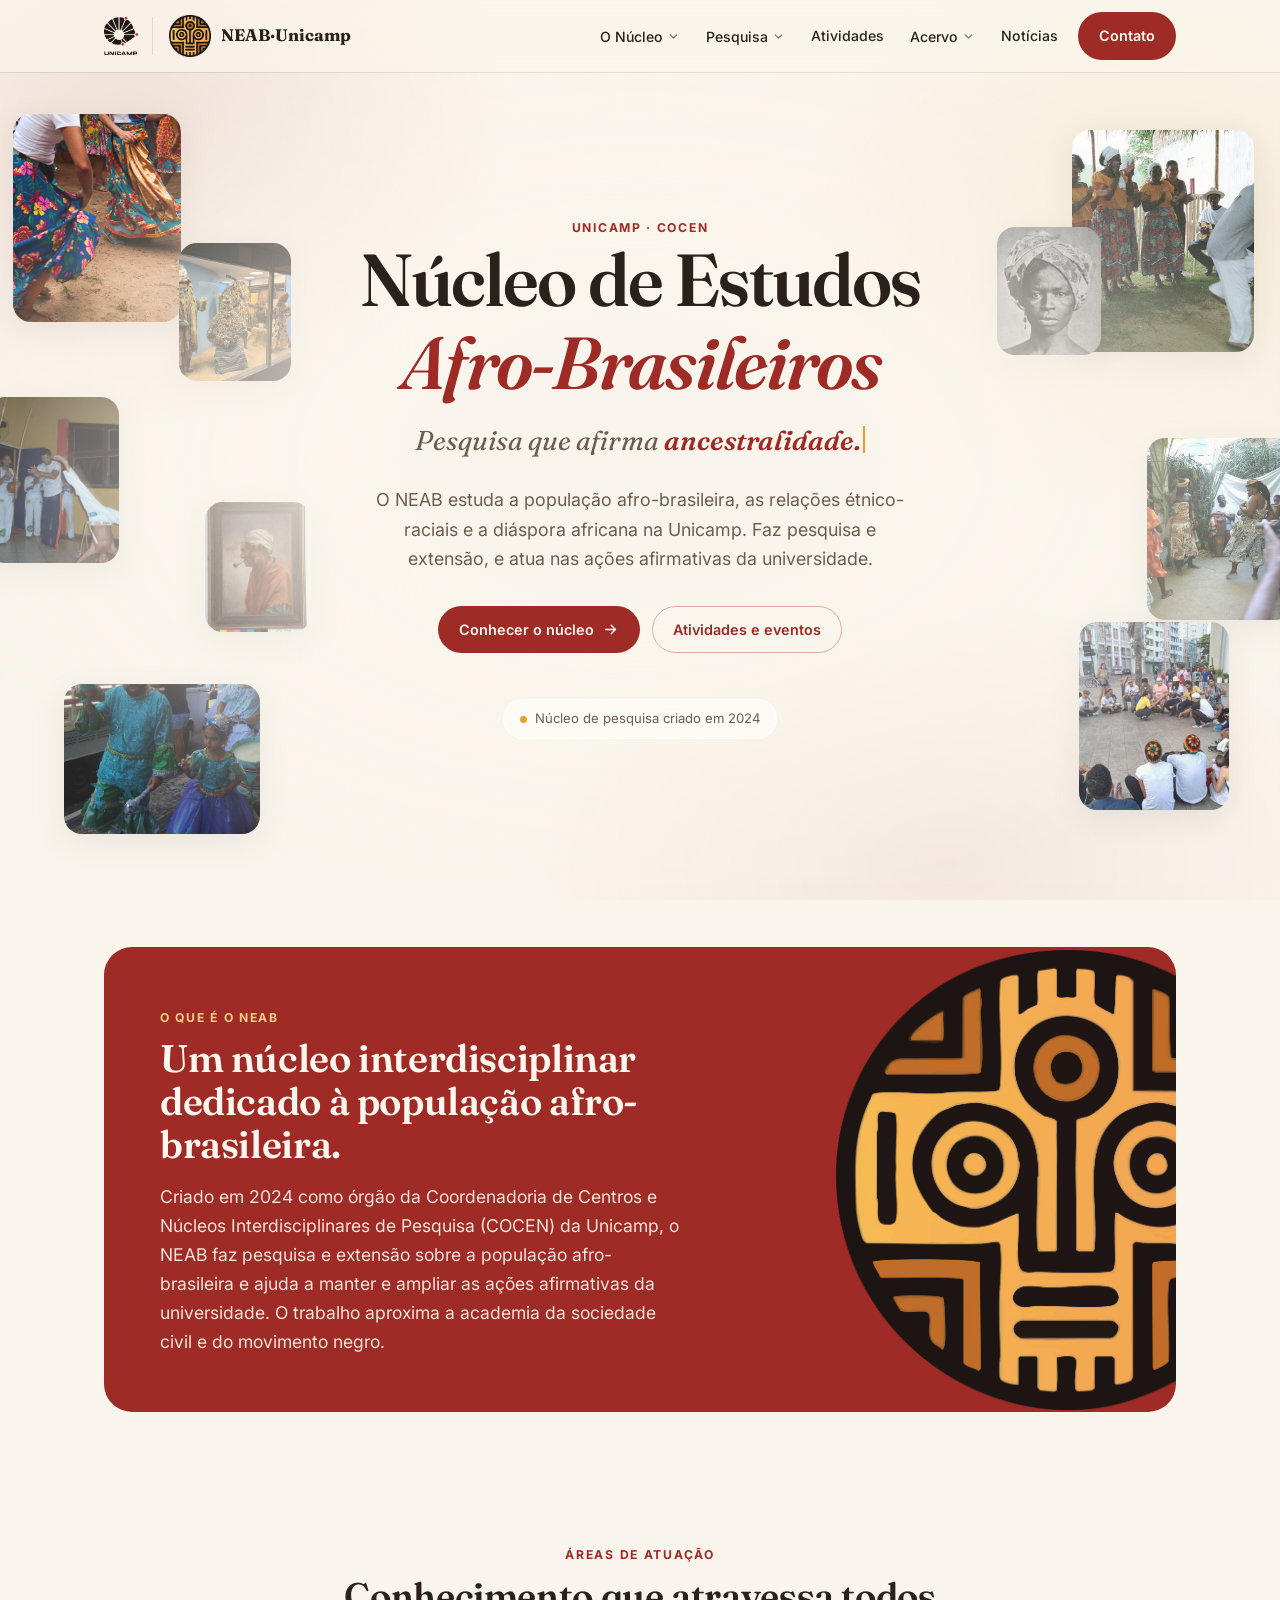
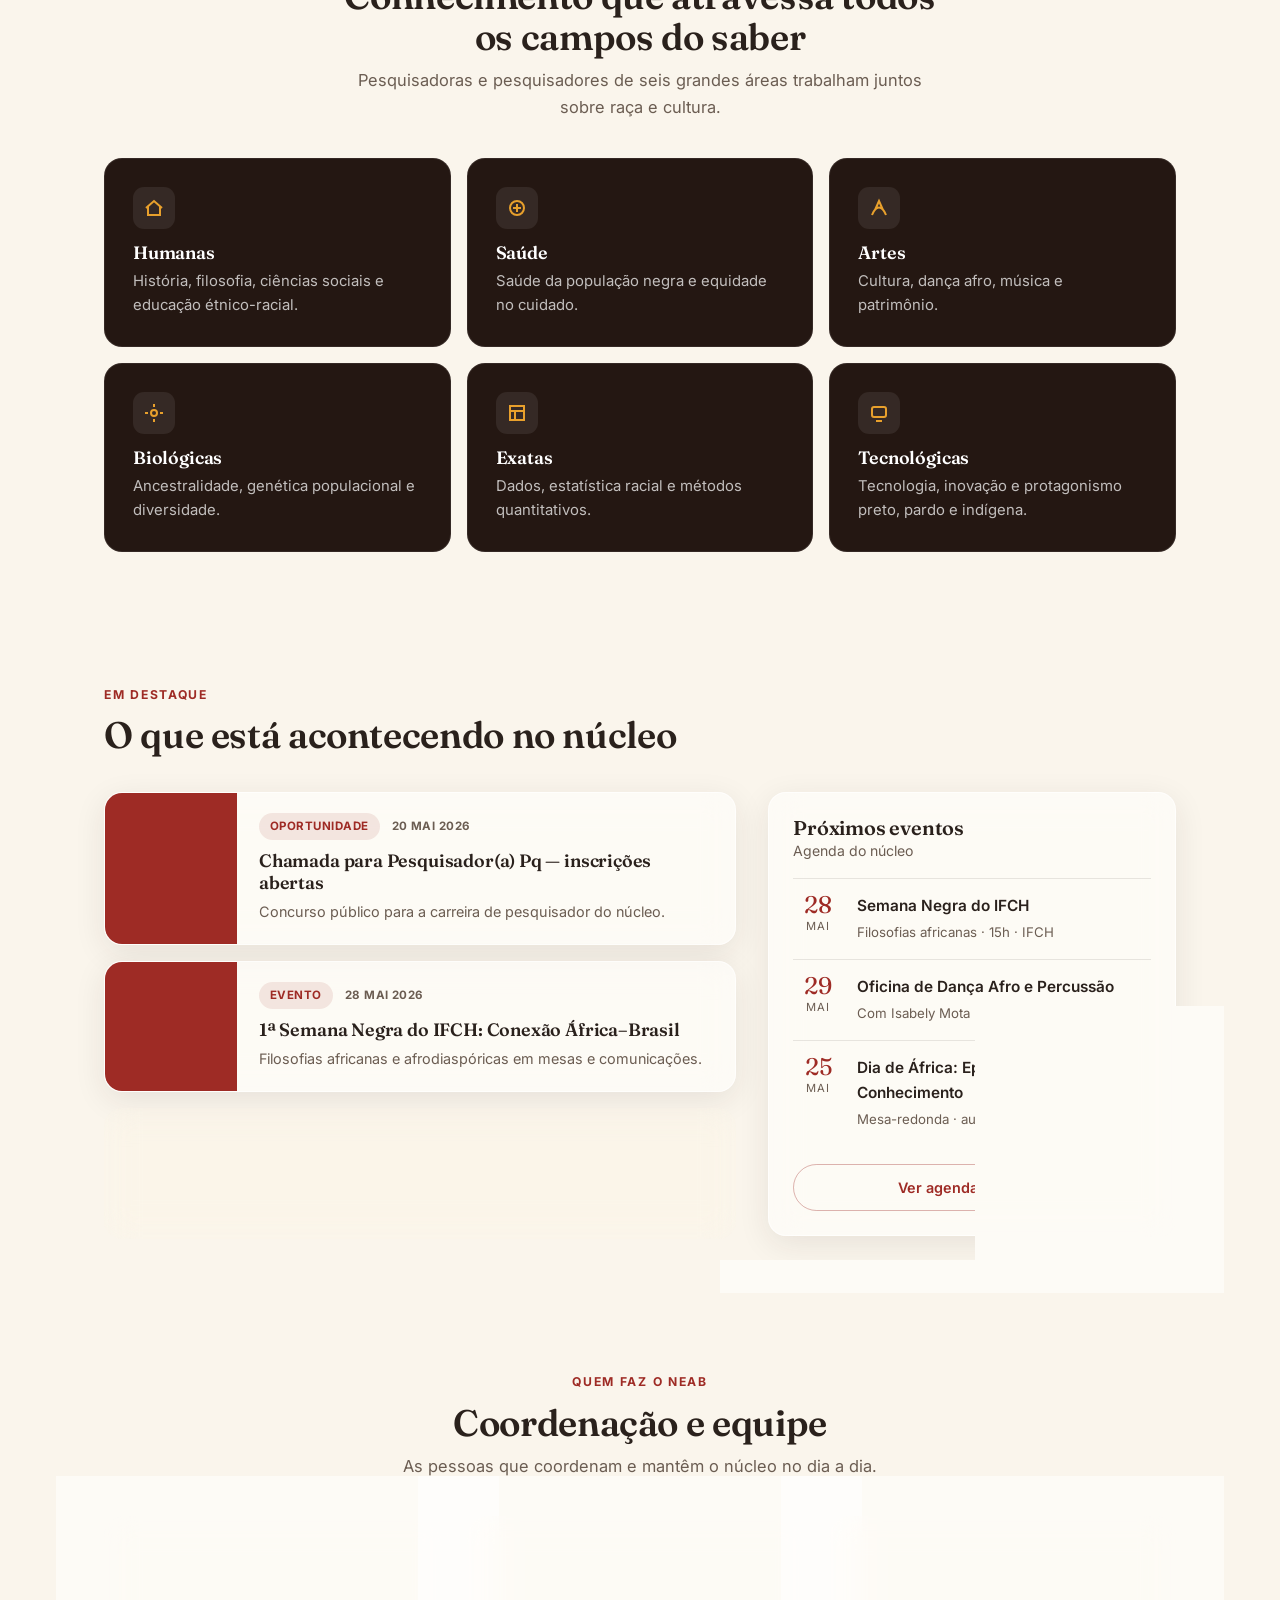
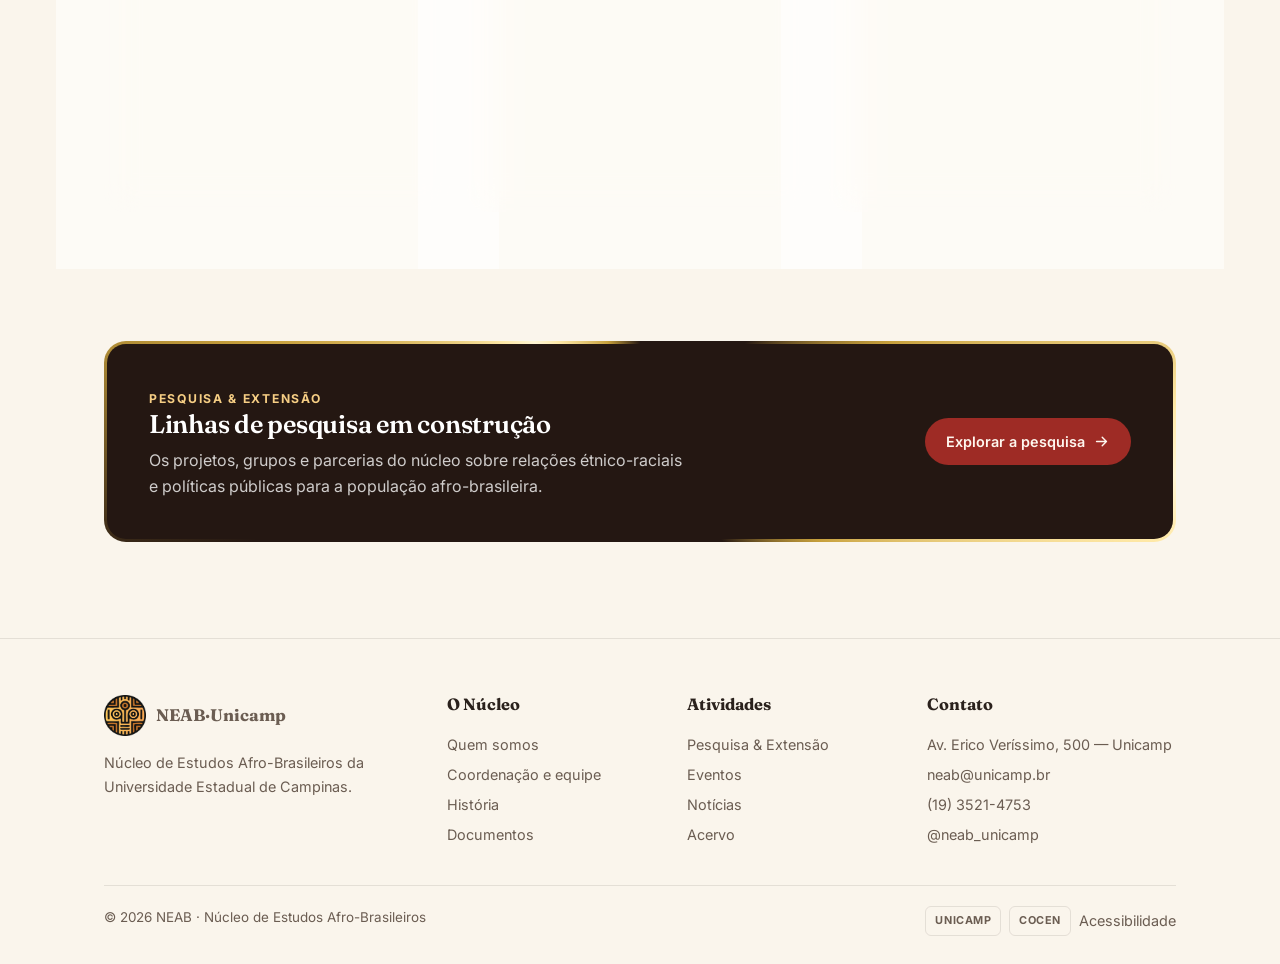
==== commit 2ca9638a: "Adiciona favicon do NEAB (aba do navegador) Co-Authored-By: Claude Opus 4.8 <noreply@anthropic.com>" ====
--- a/index.html
+++ b/index.html
@@ -5,6 +5,8 @@
 <meta name="viewport" content="width=device-width, initial-scale=1.0">
 <title>NEAB Unicamp — Núcleo de Estudos Afro-Brasileiros</title>
 <meta name="description" content="Núcleo de Estudos Afro-Brasileiros da Unicamp. Pesquisa, extensão e ações afirmativas sobre a população afro-brasileira.">
+<link rel="icon" type="image/png" href="neab.png">
+<link rel="apple-touch-icon" href="neab.png">
 <link rel="preconnect" href="https://fonts.googleapis.com">
 <link rel="preconnect" href="https://fonts.gstatic.com" crossorigin>
 <link href="https://fonts.googleapis.com/css2?family=Fraunces:ital,opsz,wght@0,9..144,400;0,9..144,500;0,9..144,600;0,9..144,700;1,9..144,400;1,9..144,500&family=Inter:wght@400;500;600;700&display=swap" rel="stylesheet">
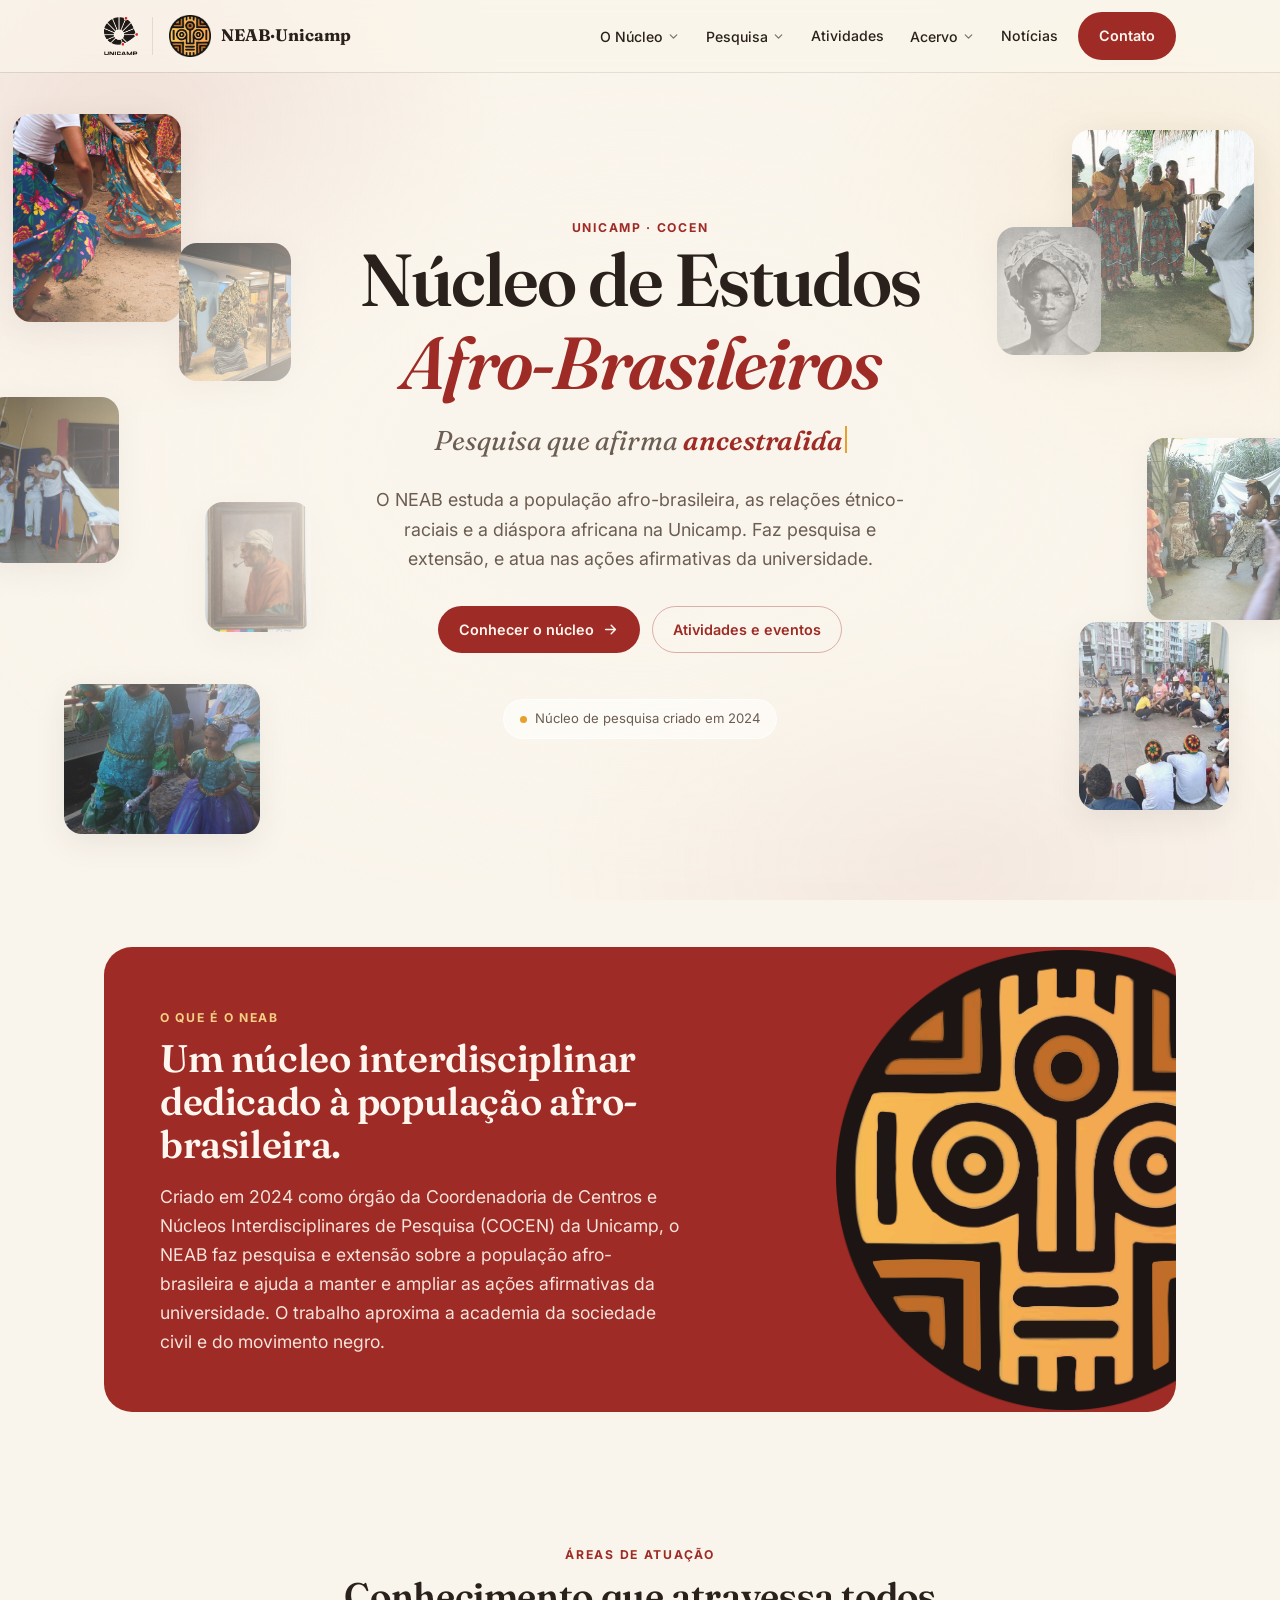
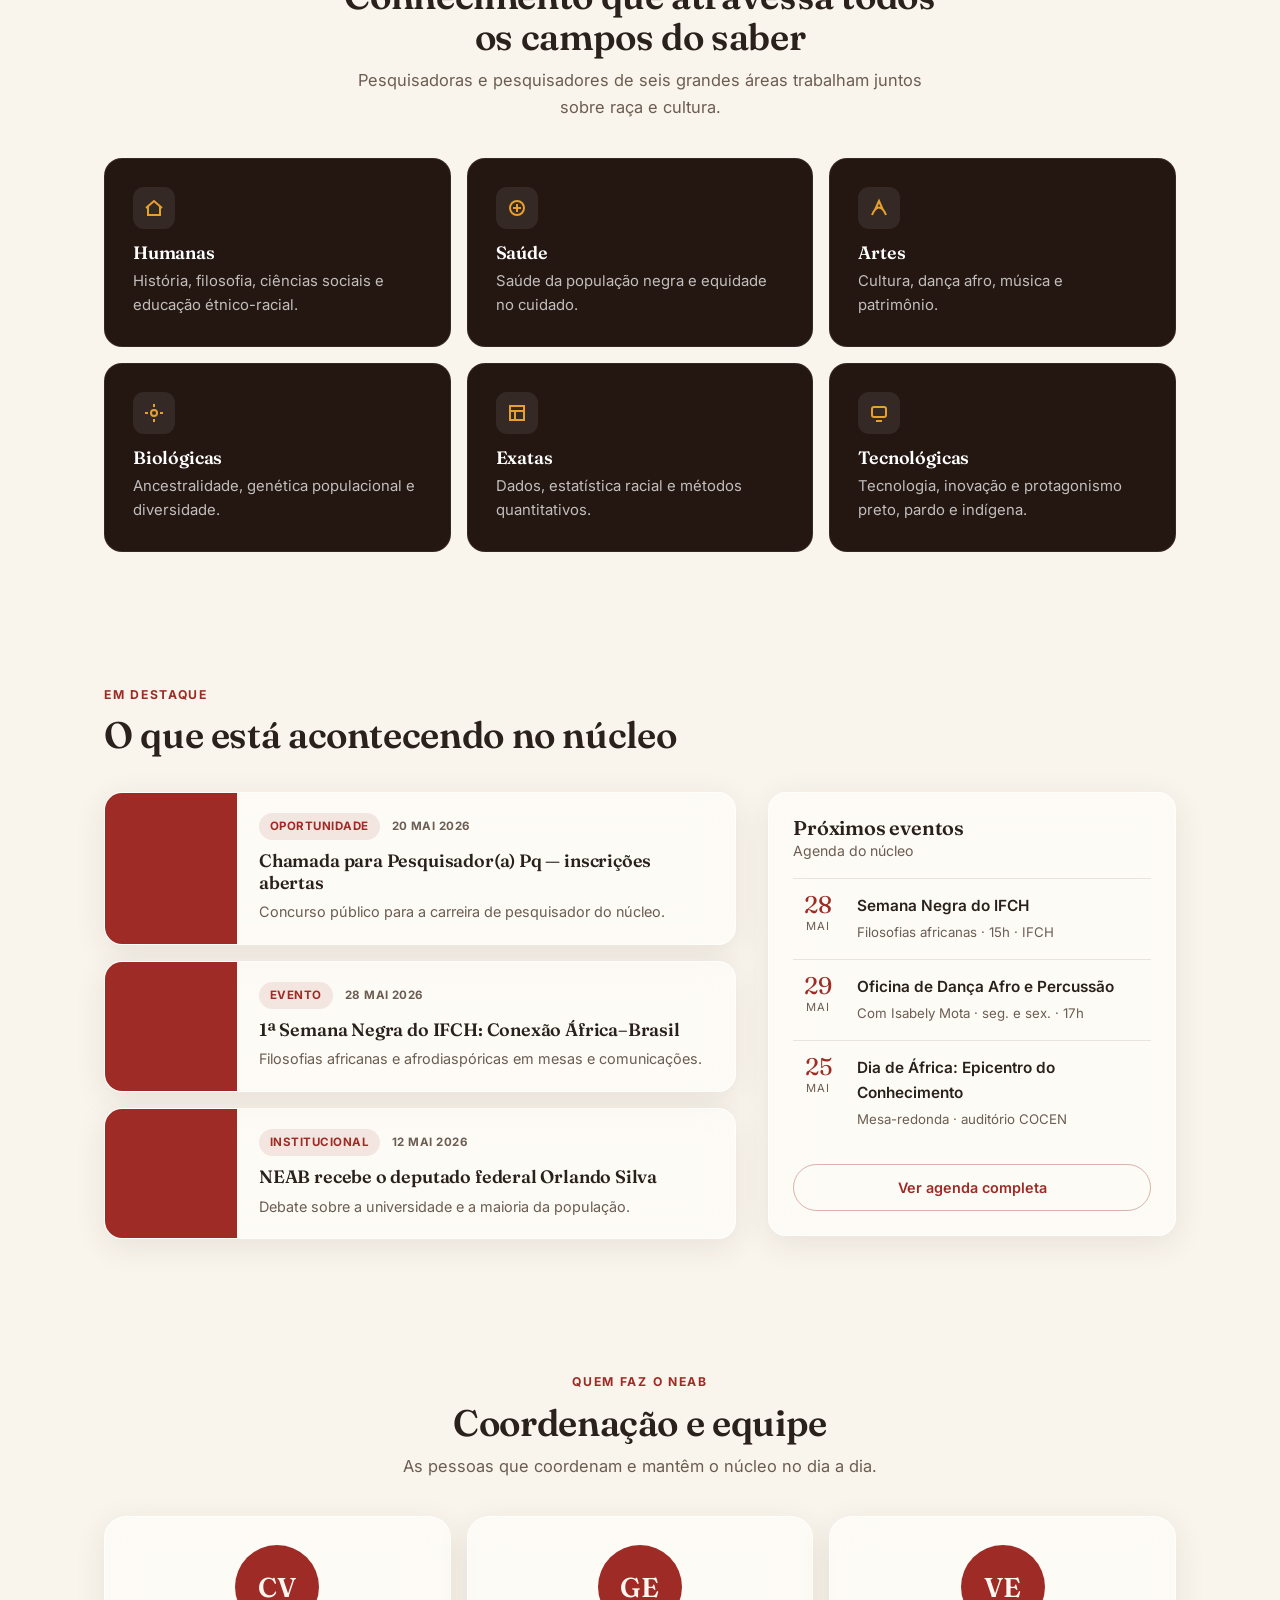
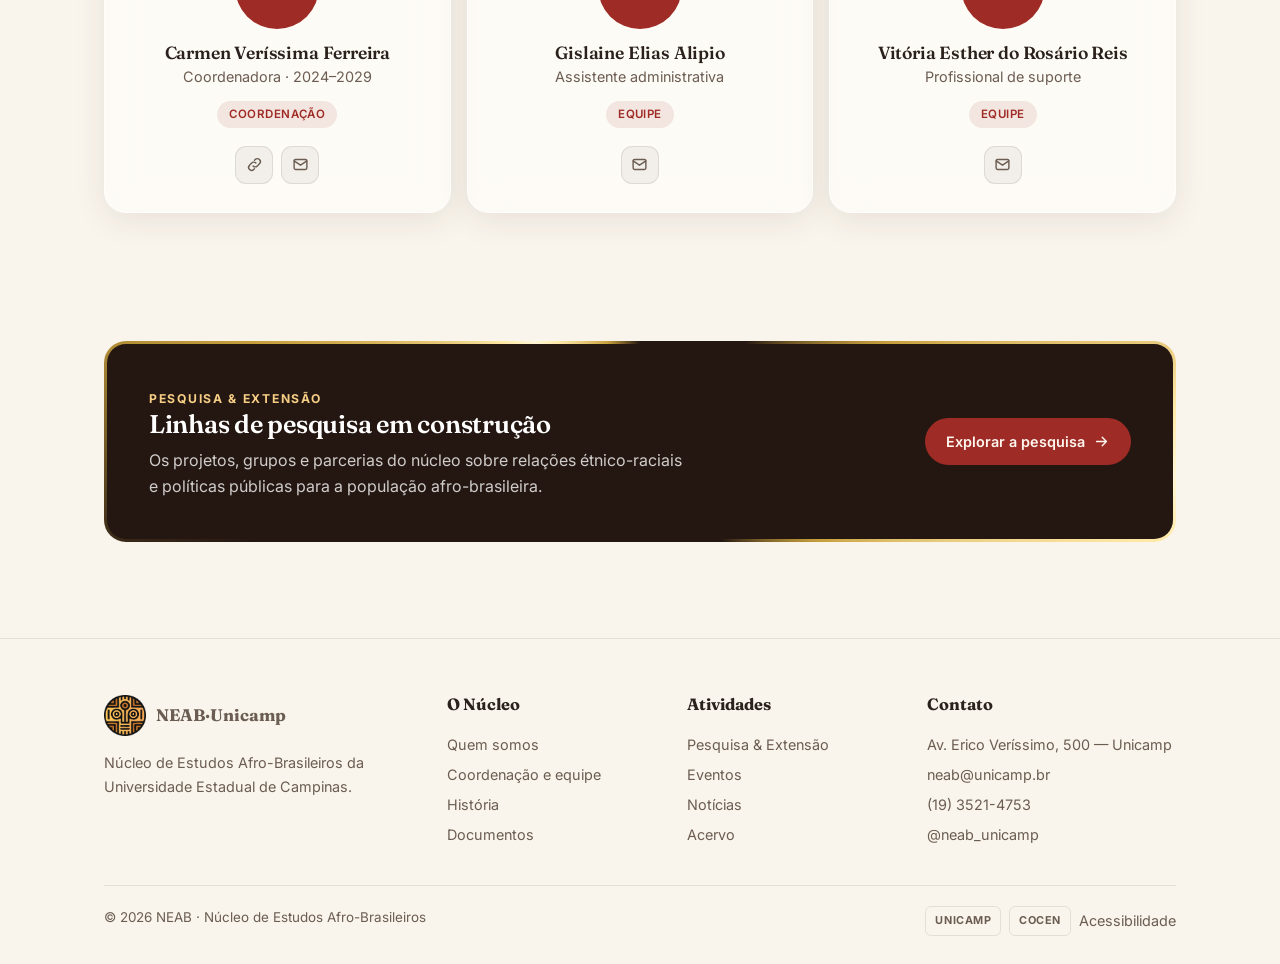
==== commit 34b0e206: "Adiciona página O Núcleo e extrai CSS para styles.css - styles.css compartilhado entre páginas (DRY)" ====
--- a/index.html
+++ b/index.html
@@ -10,253 +10,7 @@
 <link rel="preconnect" href="https://fonts.googleapis.com">
 <link rel="preconnect" href="https://fonts.gstatic.com" crossorigin>
 <link href="https://fonts.googleapis.com/css2?family=Fraunces:ital,opsz,wght@0,9..144,400;0,9..144,500;0,9..144,600;0,9..144,700;1,9..144,400;1,9..144,500&family=Inter:wght@400;500;600;700&display=swap" rel="stylesheet">
-<style>
-  :root{
-    /* ---- Paleta enxuta (minimal): neutros + primária + secundária + "sobre" ---- */
-    --bg:#FAF5EC;             /* fundo quente quase-branco */
-    --fg:#2A211C;             /* texto */
-    --muted:#6B5D52;          /* texto secundário */
-    --primary:#9E2B25;        /* terracota */
-    --primary-fg:#FFF7EF;     /* sobre primária */
-    --secondary:#E8A02C;      /* ocre */
-    --secondary-fg:#2A1A08;   /* sobre secundária */
-    --gold-soft:#F6CE84;      /* ouro claro p/ texto pequeno sobre terracota (AA 4.98:1) */
-    --espresso2:#241712;      /* fundo escuro dos cards spotlight (áreas) */
-    --border:rgba(42,33,28,.10);
-    /* glass */
-    --glass:rgba(255,255,255,.55);
-    --glass-strong:rgba(255,255,255,.72);
-    --glass-border:rgba(255,255,255,.65);
-    --blur:saturate(1.3) blur(16px);
-    --raio:18px;
-    --shadow:0 8px 32px rgba(42,33,28,.09);
-    --shadow-hi:0 16px 44px rgba(42,33,28,.14);
-  }
-  *{box-sizing:border-box;margin:0;padding:0}
-  html{scroll-behavior:smooth}
-  body{font-family:'Inter',system-ui,sans-serif;color:var(--fg);background:var(--bg);line-height:1.65;-webkit-font-smoothing:antialiased;overflow-x:hidden}
-  /* blobs sutis de fundo (dão profundidade ao glass) */
-  body::before{content:"";position:fixed;inset:0;z-index:-1;pointer-events:none;background:
-    radial-gradient(42% 48% at 10% 14%, rgba(158,43,37,.11), transparent 70%),
-    radial-gradient(40% 44% at 90% 26%, rgba(232,160,44,.13), transparent 70%),
-    radial-gradient(46% 42% at 74% 96%, rgba(158,43,37,.07), transparent 70%)}
-  h1,h2,h3,.serif{font-family:'Fraunces',Georgia,serif;line-height:1.12;font-weight:600;letter-spacing:-.01em}
-  a{color:inherit;text-decoration:none}
-  img{max-width:100%;display:block}
-  .wrap{max-width:1120px;margin:0 auto;padding:0 24px}
-  .eyebrow{font-size:.76rem;font-weight:700;letter-spacing:.14em;text-transform:uppercase;color:var(--primary)}
-  .skip{position:absolute;left:-999px;top:8px;background:var(--fg);color:#fff;padding:10px 16px;border-radius:8px;z-index:200}
-  .skip:focus{left:8px}
-
-  /* ---------- Botões ---------- */
-  .btn{display:inline-flex;align-items:center;gap:8px;font-weight:600;font-size:.9rem;padding:11px 20px;border-radius:999px;cursor:pointer;transition:transform .15s,box-shadow .2s,background .2s,color .2s,border-color .2s;border:1px solid transparent;font-family:inherit}
-  .btn-primary{background:var(--primary);color:var(--primary-fg)}
-  .btn-primary:hover{background:#841f1a;box-shadow:0 8px 20px rgba(158,43,37,.28)}
-  .btn-ghost{background:transparent;color:var(--primary);border-color:rgba(158,43,37,.35)}
-  .btn-ghost:hover{background:rgba(158,43,37,.07);border-color:var(--primary)}
-  .btn .ar{transition:transform .3s}
-  .btn:hover .ar{transform:translateX(3px)}
-
-  /* ---------- Navbar full-width (formal) ---------- */
-  /* sem backdrop-filter no header: senão ele vira o "root" do backdrop e mata o blur
-     dos dropdowns (que ficam pendurados abaixo dele). Header fica quase opaco. */
-  header{position:sticky;top:0;z-index:80;border-bottom:1px solid var(--border)}
-  /* blur só na barra (pseudo-elemento) — assim o header NÃO vira backdrop-root e o blur
-     dos dropdowns (pendurados abaixo da barra) continua funcionando */
-  header::before{content:"";position:absolute;inset:0;z-index:-1;background:rgba(250,245,236,.72);backdrop-filter:var(--blur);-webkit-backdrop-filter:var(--blur)}
-  .navbar{position:relative;display:flex;align-items:center;gap:4px;height:72px;max-width:1120px;margin:0 auto;padding:0 24px}
-  .brand{display:flex;align-items:center;gap:10px;font-family:'Fraunces',serif;font-weight:700;font-size:1.05rem}
-  .unicamp-seal{display:flex;align-items:center;margin-right:12px;padding-right:14px;border-right:1px solid var(--border)}
-  .unicamp-seal img{height:38px;width:auto;display:block}
-  .logo-badge{width:42px;height:42px;flex:0 0 auto;display:block;object-fit:contain}
-  .navlinks{display:flex;align-items:center;gap:2px;margin-left:auto}
-  .navlink{display:inline-flex;align-items:center;gap:4px;font-size:.88rem;font-weight:500;color:var(--fg);padding:8px 12px;border-radius:999px;background:none;border:0;cursor:pointer;font-family:inherit;transition:background .2s,color .2s}
-  .navlink:hover{background:rgba(42,33,28,.06);color:var(--primary)}
-  .navlink .chev{width:13px;height:13px;opacity:.6;transition:transform .2s}
-  .has-drop{position:relative}
-  .has-drop:hover .chev,.has-drop:focus-within .chev{transform:rotate(180deg)}
-  .nav-cta{margin-left:4px}
-
-  .dropdown{position:absolute;top:calc(100% + 12px);left:50%;transform:translateX(-50%) translateY(8px);width:330px;background:var(--glass-strong);backdrop-filter:var(--blur);-webkit-backdrop-filter:var(--blur);border:1px solid var(--glass-border);border-radius:16px;box-shadow:var(--shadow-hi);padding:8px;opacity:0;visibility:hidden;transition:opacity .2s,transform .2s,visibility .2s}
-  .has-drop:hover .dropdown,.has-drop:focus-within .dropdown{opacity:1;visibility:visible;transform:translateX(-50%) translateY(0)}
-  .drop-item{display:flex;gap:12px;align-items:center;padding:10px 12px;border-radius:11px;transition:background .2s}
-  .drop-item:hover{background:rgba(158,43,37,.07)}
-  .drop-item .ic{flex:0 0 auto;width:34px;height:34px;border-radius:9px;background:rgba(158,43,37,.10);display:grid;place-items:center;color:var(--primary)}
-  .drop-item .t{display:block;font-size:.9rem;font-weight:600;color:var(--fg)}
-  .drop-item .d{display:block;font-size:.78rem;color:var(--muted);line-height:1.35}
-
-  .menu-toggle{display:none;margin-left:auto;background:none;border:0;width:40px;height:40px;cursor:pointer;align-items:center;justify-content:center;border-radius:999px}
-  .menu-toggle:hover{background:rgba(42,33,28,.06)}
-
-  /* ---------- Sheet mobile ---------- */
-  .overlay{position:fixed;inset:0;background:rgba(33,23,18,.45);backdrop-filter:blur(2px);opacity:0;visibility:hidden;transition:.25s;z-index:90}
-  .overlay.open{opacity:1;visibility:visible}
-  .sheet{position:fixed;top:12px;right:12px;bottom:12px;width:min(340px,84vw);background:var(--glass-strong);backdrop-filter:var(--blur);-webkit-backdrop-filter:var(--blur);border:1px solid var(--glass-border);border-radius:22px;box-shadow:var(--shadow-hi);transform:translateX(115%);transition:transform .3s ease;z-index:100;display:flex;flex-direction:column;overflow-y:auto}
-  .sheet.open{transform:translateX(0)}
-  .sheet-head{display:flex;align-items:center;justify-content:space-between;padding:16px 18px;border-bottom:1px solid var(--border)}
-  .sheet-body{padding:12px 14px;display:flex;flex-direction:column;gap:2px}
-  .sheet-link{padding:12px;font-weight:600;border-radius:11px}
-  .sheet-link:hover{background:rgba(158,43,37,.07)}
-  .acc-trigger{display:flex;justify-content:space-between;align-items:center;width:100%;padding:12px;font-weight:600;font-size:.98rem;background:none;border:0;cursor:pointer;font-family:inherit;color:var(--fg);border-radius:11px}
-  .acc-trigger .chev{width:16px;height:16px;opacity:.6;transition:transform .25s}
-  .acc.open .acc-trigger .chev{transform:rotate(180deg)}
-  .acc-panel{max-height:0;overflow:hidden;transition:max-height .28s ease}
-  .acc.open .acc-panel{max-height:380px}
-  .acc-panel a{display:flex;gap:10px;align-items:center;padding:10px 12px 10px 14px;color:var(--muted);font-size:.9rem;border-radius:9px}
-  .acc-panel a:hover{background:rgba(158,43,37,.07);color:var(--primary)}
-  .acc-panel a .ic{color:var(--primary)}
-  .sheet-cta{margin-top:auto;padding:16px 18px;border-top:1px solid var(--border)}
-
-  /* ---------- Hero (minimal, centrado, com imagens flutuantes) ---------- */
-  .hero{position:relative;text-align:center;padding:84px 0 88px;min-height:90vh;display:flex;align-items:center;overflow:hidden}
-  .floating{position:absolute;inset:0;z-index:1;pointer-events:none}
-  .floating-m{display:none;position:absolute;inset:0;z-index:1;pointer-events:none}
-  .floating-m .float-el{opacity:1}
-  .float-el{position:absolute;border-radius:18px;overflow:hidden;box-shadow:var(--shadow);will-change:transform}
-  .float-el img{width:100%;height:100%;object-fit:cover;display:block}
-  .hero-scrim{position:absolute;inset:0;z-index:2;pointer-events:none;background:radial-gradient(ellipse 58% 56% at 50% 48%, var(--bg) 32%, rgba(250,245,236,.55) 64%, rgba(250,245,236,.12) 100%)}
-  .hero .wrap{position:relative;z-index:3}
-  .hero-inner{max-width:760px;margin:0 auto}
-  .hero h1{font-size:clamp(2.6rem,6vw,4.6rem);letter-spacing:-.025em}
-  .hero h1 em{font-style:italic;color:var(--primary);font-weight:600}
-  .type-line{font-family:'Fraunces',serif;font-style:italic;font-size:clamp(1.25rem,2.6vw,1.7rem);color:var(--muted);margin-top:14px;min-height:1.4em}
-  .type-line b{color:var(--primary);font-weight:600;font-style:italic}
-  .caret{display:inline-block;width:2px;height:1em;background:var(--secondary);margin-left:2px;transform:translateY(3px);animation:blink 1s steps(2,start) infinite}
-  @keyframes blink{to{opacity:0}}
-  .hero p.lead{font-size:1.12rem;color:var(--muted);margin:22px auto 32px;max-width:50ch}
-  .hero-cta{display:flex;gap:12px;justify-content:center;flex-wrap:wrap}
-  .hero-meta{margin-top:46px;display:inline-flex;gap:8px;align-items:center;font-size:.82rem;color:var(--muted);padding:8px 16px;border-radius:999px;background:var(--glass);backdrop-filter:var(--blur);-webkit-backdrop-filter:var(--blur);border:1px solid var(--glass-border)}
-  .dot{width:7px;height:7px;border-radius:50%;background:var(--secondary)}
-
-  /* ---------- Sections ---------- */
-  section.block{padding:64px 0}
-  .section-head{max-width:60ch;margin-bottom:36px}
-  .section-head.center{margin-left:auto;margin-right:auto;text-align:center}
-  .section-head h2{font-size:clamp(1.7rem,3.4vw,2.3rem);margin-top:8px}
-  .section-head p{color:var(--muted);margin-top:10px;font-size:1.03rem}
-
-  .glass{background:var(--glass);backdrop-filter:var(--blur);-webkit-backdrop-filter:var(--blur);border:1px solid var(--glass-border);box-shadow:var(--shadow)}
-
-  /* O que é — único bloco de cor (primária) */
-  .about-card{position:relative;overflow:hidden;border-radius:28px;background:var(--primary);color:var(--primary-fg);padding:56px}
-  .about-card .about-text{position:relative;z-index:2;max-width:52ch}
-  .about-card .eyebrow{color:var(--gold-soft)}
-  .about-card h2{font-size:clamp(1.7rem,3.4vw,2.4rem);max-width:22ch;margin-top:8px}
-  .about-card p{font-size:1.1rem;margin-top:16px;color:rgba(255,247,239,.9)}
-  /* logo como grafismo: grande, deslocado, cortado pela borda do card */
-  .about-logo{position:absolute;z-index:1;right:-120px;top:50%;transform:translateY(-50%);width:460px;height:460px;opacity:.92;pointer-events:none}
-
-  /* Áreas — spotlight cards (escuros, brilho ocre segue o mouse) */
-  .areas{display:grid;grid-template-columns:repeat(3,1fr);gap:16px}
-  .area{position:relative;overflow:hidden;border-radius:var(--raio);padding:28px;background:var(--espresso2);color:#fff;border:1px solid rgba(255,255,255,.08);transition:transform .25s,box-shadow .25s}
-  .area:hover{transform:translateY(-4px);box-shadow:var(--shadow-hi)}
-  .area .spot{position:absolute;inset:0;z-index:0;opacity:0;transition:opacity .4s;pointer-events:none;background:radial-gradient(circle 220px at var(--mx,50%) var(--my,50%), rgba(232,160,44,.30), rgba(226,104,42,.10) 40%, transparent 72%)}
-  .area:hover .spot{opacity:1}
-  .area>*:not(.spot){position:relative;z-index:1}
-  .area .ic{width:42px;height:42px;border-radius:11px;background:rgba(255,255,255,.08);display:grid;place-items:center;margin-bottom:14px;color:var(--secondary)}
-  .area h3{font-size:1.12rem;color:#fff}
-  .area p{color:rgba(255,255,255,.72);font-size:.93rem;margin-top:6px}
-
-  /* Destaques: blog cards + eventos */
-  .hl-grid{display:grid;grid-template-columns:1.55fr 1fr;gap:32px;align-items:start}
-  .news-list{display:grid;gap:16px}
-  .post{position:relative;display:flex;gap:0;border-radius:var(--raio);overflow:hidden;transition:transform .25s,box-shadow .25s}
-  .post:hover{transform:translateY(-5px);box-shadow:var(--shadow-hi)}
-  .post .thumb{flex:0 0 132px;background:var(--primary)}
-  .post .body{padding:20px 22px}
-  .post .meta{display:flex;align-items:center;gap:12px;font-size:.72rem;font-weight:700;letter-spacing:.04em;text-transform:uppercase;color:var(--muted);margin-bottom:10px}
-  .post .tag{background:rgba(158,43,37,.10);color:var(--primary);padding:4px 11px;border-radius:999px}
-  .post h3{font-size:1.12rem;font-weight:600;line-height:1.25}
-  .post h3 span{background:linear-gradient(var(--primary),var(--primary)) left bottom/0% 2px no-repeat;transition:background-size .45s ease}
-  .post:hover h3 span{background-size:100% 2px}
-  .post p{color:var(--muted);font-size:.9rem;margin-top:6px}
-  .post a.cover{position:absolute;inset:0;z-index:2}
-
-  .events{border-radius:var(--raio);padding:24px}
-  .events h3.t{font-family:'Fraunces',serif;font-size:1.25rem}
-  .events .sub{color:var(--muted);font-size:.88rem;margin-bottom:16px}
-  .event{display:flex;gap:14px;padding:14px 0;border-top:1px solid var(--border)}
-  .event .date{flex:0 0 50px;text-align:center}
-  .event .date .d{font-family:'Fraunces',serif;font-size:1.5rem;line-height:1;color:var(--primary)}
-  .event .date .m{font-size:.7rem;text-transform:uppercase;letter-spacing:.08em;color:var(--muted)}
-  .event .info strong{display:block;font-weight:600;font-size:.96rem}
-  .event .info span{font-size:.83rem;color:var(--muted)}
-
-  /* Equipe — profile cards (glass, minimal) */
-  .people{display:grid;grid-template-columns:repeat(3,1fr);gap:16px}
-  .person{border-radius:22px;padding:28px 24px;text-align:center;transition:transform .25s,box-shadow .25s}
-  .person:hover{transform:translateY(-5px);box-shadow:var(--shadow-hi)}
-  .avatar{width:84px;height:84px;border-radius:50%;margin:0 auto 14px;display:grid;place-items:center;font-family:'Fraunces',serif;font-size:1.7rem;font-weight:600;color:var(--primary-fg);background:var(--primary)}
-  .person h3{font-size:1.1rem}
-  .person .role{color:var(--muted);font-size:.9rem;margin-top:2px}
-  .person .ptag{display:inline-block;margin-top:12px;font-size:.72rem;font-weight:600;letter-spacing:.04em;text-transform:uppercase;color:var(--primary);background:rgba(158,43,37,.10);padding:4px 12px;border-radius:999px}
-  .person .links{display:flex;justify-content:center;gap:8px;margin-top:18px}
-  .person .links a{width:38px;height:38px;border-radius:11px;display:grid;place-items:center;color:var(--muted);background:rgba(42,33,28,.05);border:1px solid var(--border);transition:.2s}
-  .person .links a:hover{color:var(--primary);background:rgba(158,43,37,.08);border-color:rgba(158,43,37,.3)}
-
-  /* Pesquisa CTA — card escuro com borda em gradiente cônico girando (BorderRotate) */
-  @property --ga{syntax:'<angle>';initial-value:0deg;inherits:false}
-  @keyframes rotate-ga{to{--ga:360deg}}
-  .research-cta{position:relative;display:grid;grid-template-columns:1fr auto;gap:28px;align-items:center;border:3px solid transparent;border-radius:22px;padding:40px 42px;color:#fff;
-    background:linear-gradient(var(--espresso2),var(--espresso2)) padding-box,
-      conic-gradient(from var(--ga),
-        var(--espresso2) 0%,
-        var(--espresso2) 13%,
-        #c7a03c 19%,
-        #ffe9a8 24%,
-        #fff6d6 26%,
-        #ffe9a8 28%,
-        #c7a03c 33%,
-        var(--espresso2) 39%,
-        var(--espresso2) 71%,
-        #c7a03c 79%,
-        #ffe9a8 85%,
-        #fff6d6 87%,
-        #ffe9a8 89%,
-        #c7a03c 95%,
-        var(--espresso2) 100%) border-box;
-    animation:rotate-ga 6s linear infinite}
-  .research-cta .eyebrow{color:var(--gold-soft)}
-  .research-cta h2{font-size:1.6rem;color:#fff}
-  .research-cta p{color:rgba(255,255,255,.78);margin-top:8px;max-width:54ch}
-
-  /* Footer (minimal claro) */
-  footer{margin-top:32px;border-top:1px solid var(--border);padding:52px 0 28px}
-  .foot-grid{display:grid;grid-template-columns:1.5fr 1fr 1fr 1.2fr;gap:32px}
-  footer h4{font-family:'Fraunces',serif;font-size:1.02rem;margin-bottom:12px}
-  footer a{display:block;color:var(--muted);font-size:.9rem;padding:3px 0;transition:color .2s}
-  footer a:hover{color:var(--primary)}
-  .foot-brand p{font-size:.9rem;margin-top:12px;color:var(--muted);max-width:32ch}
-  .foot-bottom{display:flex;justify-content:space-between;flex-wrap:wrap;gap:12px;border-top:1px solid var(--border);margin-top:36px;padding-top:20px;font-size:.84rem;color:var(--muted)}
-  .seals{display:flex;gap:8px;align-items:center}
-  .seal{font-size:.68rem;font-weight:700;letter-spacing:.05em;border:1px solid var(--border);border-radius:6px;padding:5px 9px;color:var(--muted)}
-
-  @media(max-width:920px){
-    .navlinks{display:none}
-    .menu-toggle{display:flex}
-    .nav-cta{display:none}
-    .floating{display:none}
-    .floating-m{display:block}
-    .hero-scrim{background:radial-gradient(ellipse 78% 62% at 50% 50%, var(--bg) 42%, rgba(250,245,236,.74) 74%, rgba(250,245,236,.35) 100%)}
-    .hero{min-height:auto;padding:72px 0 72px}
-    .areas,.people{grid-template-columns:1fr 1fr}
-    .hl-grid{grid-template-columns:1fr}
-    .research-cta{grid-template-columns:1fr}
-    .foot-grid{grid-template-columns:1fr 1fr}
-    .about-card{padding:40px 28px}
-    .about-logo{width:260px;height:260px;right:-150px;top:auto;bottom:-140px;transform:none;opacity:.5}
-    .unicamp-seal img{height:32px}
-    .unicamp-seal{margin-right:10px;padding-right:12px}
-  }
-  @media(max-width:560px){
-    .areas,.people{grid-template-columns:1fr}
-    .post{flex-direction:column}
-    .post .thumb{flex-basis:130px}
-    .foot-grid{grid-template-columns:1fr}
-    .hero{padding:150px 0 72px}
-  }
-  @media(prefers-reduced-motion:reduce){*{transition:none!important;animation:none!important;scroll-behavior:auto}}
-</style>
+<link rel="stylesheet" href="styles.css">
 </head>
 <body>
 <a href="#main" class="skip">Pular para o conteúdo</a>
@@ -290,11 +44,11 @@
       <div class="has-drop">
         <button class="navlink">O Núcleo <svg class="chev"><use href="#i-chev"/></svg></button>
         <div class="dropdown" role="menu">
-          <a class="drop-item" href="#"><span class="ic"><svg width="19" height="19"><use href="#i-info"/></svg></span><span><span class="t">Quem somos</span><span class="d">Missão e o que é o NEAB</span></span></a>
-          <a class="drop-item" href="#"><span class="ic"><svg width="19" height="19"><use href="#i-users"/></svg></span><span><span class="t">Coordenação e equipe</span><span class="d">Pesquisadores e administração</span></span></a>
-          <a class="drop-item" href="#"><span class="ic"><svg width="19" height="19"><use href="#i-compass"/></svg></span><span><span class="t">Áreas de atuação</span><span class="d">As seis áreas do conhecimento</span></span></a>
-          <a class="drop-item" href="#"><span class="ic"><svg width="19" height="19"><use href="#i-clock"/></svg></span><span><span class="t">História</span><span class="d">A trajetória na Unicamp</span></span></a>
-          <a class="drop-item" href="#"><span class="ic"><svg width="19" height="19"><use href="#i-file"/></svg></span><span><span class="t">Documentos</span><span class="d">Criação e regimento</span></span></a>
+          <a class="drop-item" href="o-nucleo.html#quem-somos"><span class="ic"><svg width="19" height="19"><use href="#i-info"/></svg></span><span><span class="t">Quem somos</span><span class="d">Missão e o que é o NEAB</span></span></a>
+          <a class="drop-item" href="o-nucleo.html#equipe"><span class="ic"><svg width="19" height="19"><use href="#i-users"/></svg></span><span><span class="t">Coordenação e equipe</span><span class="d">Pesquisadores e administração</span></span></a>
+          <a class="drop-item" href="o-nucleo.html#areas"><span class="ic"><svg width="19" height="19"><use href="#i-compass"/></svg></span><span><span class="t">Áreas de atuação</span><span class="d">As seis áreas do conhecimento</span></span></a>
+          <a class="drop-item" href="o-nucleo.html#historia"><span class="ic"><svg width="19" height="19"><use href="#i-clock"/></svg></span><span><span class="t">História</span><span class="d">A trajetória na Unicamp</span></span></a>
+          <a class="drop-item" href="o-nucleo.html#documentos"><span class="ic"><svg width="19" height="19"><use href="#i-file"/></svg></span><span><span class="t">Documentos</span><span class="d">Criação e regimento</span></span></a>
         </div>
       </div>
       <div class="has-drop">
@@ -332,11 +86,11 @@
     <div class="acc">
       <button class="acc-trigger">O Núcleo <svg class="chev"><use href="#i-chev"/></svg></button>
       <div class="acc-panel">
-        <a href="#"><span class="ic"><svg width="18" height="18"><use href="#i-info"/></svg></span>Quem somos</a>
-        <a href="#"><span class="ic"><svg width="18" height="18"><use href="#i-users"/></svg></span>Coordenação e equipe</a>
-        <a href="#"><span class="ic"><svg width="18" height="18"><use href="#i-compass"/></svg></span>Áreas de atuação</a>
-        <a href="#"><span class="ic"><svg width="18" height="18"><use href="#i-clock"/></svg></span>História</a>
-        <a href="#"><span class="ic"><svg width="18" height="18"><use href="#i-file"/></svg></span>Documentos</a>
+        <a href="o-nucleo.html#quem-somos"><span class="ic"><svg width="18" height="18"><use href="#i-info"/></svg></span>Quem somos</a>
+        <a href="o-nucleo.html#equipe"><span class="ic"><svg width="18" height="18"><use href="#i-users"/></svg></span>Coordenação e equipe</a>
+        <a href="o-nucleo.html#areas"><span class="ic"><svg width="18" height="18"><use href="#i-compass"/></svg></span>Áreas de atuação</a>
+        <a href="o-nucleo.html#historia"><span class="ic"><svg width="18" height="18"><use href="#i-clock"/></svg></span>História</a>
+        <a href="o-nucleo.html#documentos"><span class="ic"><svg width="18" height="18"><use href="#i-file"/></svg></span>Documentos</a>
       </div>
     </div>
     <div class="acc">
@@ -390,7 +144,7 @@
       <div class="type-line">Pesquisa que afirma <b id="tw"></b><span class="caret" aria-hidden="true"></span></div>
       <p class="lead">O NEAB estuda a população afro-brasileira, as relações étnico-raciais e a diáspora africana na Unicamp. Faz pesquisa e extensão, e atua nas ações afirmativas da universidade.</p>
       <div class="hero-cta">
-        <a class="btn btn-primary" href="#sobre">Conhecer o núcleo <svg class="ar" width="17" height="17"><use href="#i-arrow"/></svg></a>
+        <a class="btn btn-primary" href="o-nucleo.html">Conhecer o núcleo <svg class="ar" width="17" height="17"><use href="#i-arrow"/></svg></a>
         <a class="btn btn-ghost" href="#destaques">Atividades e eventos</a>
       </div>
       <div class="hero-meta"><span class="dot"></span> Núcleo de pesquisa criado em 2024</div>
@@ -505,7 +259,7 @@
         <a class="brand" href="#"><img class="logo-badge" src="neab.png" alt="NEAB Unicamp"><span>NEAB·Unicamp</span></a>
         <p>Núcleo de Estudos Afro-Brasileiros da Universidade Estadual de Campinas.</p>
       </div>
-      <div><h4>O Núcleo</h4><a href="#">Quem somos</a><a href="#">Coordenação e equipe</a><a href="#">História</a><a href="#">Documentos</a></div>
+      <div><h4>O Núcleo</h4><a href="o-nucleo.html#quem-somos">Quem somos</a><a href="o-nucleo.html#equipe">Coordenação e equipe</a><a href="o-nucleo.html#historia">História</a><a href="o-nucleo.html#documentos">Documentos</a></div>
       <div><h4>Atividades</h4><a href="#">Pesquisa &amp; Extensão</a><a href="#">Eventos</a><a href="#">Notícias</a><a href="#">Acervo</a></div>
       <div><h4>Contato</h4><a href="#">Av. Erico Veríssimo, 500 — Unicamp</a><a href="mailto:neab@unicamp.br">neab@unicamp.br</a><a href="tel:+551935214753">(19) 3521-4753</a><a href="https://instagram.com/neab_unicamp">@neab_unicamp</a></div>
     </div>
--- a/styles.css
+++ b/styles.css
@@ -0,0 +1,301 @@
+  :root{
+    /* ---- Paleta enxuta (minimal): neutros + primária + secundária + "sobre" ---- */
+    --bg:#FAF5EC;             /* fundo quente quase-branco */
+    --fg:#2A211C;             /* texto */
+    --muted:#6B5D52;          /* texto secundário */
+    --primary:#9E2B25;        /* terracota */
+    --primary-fg:#FFF7EF;     /* sobre primária */
+    --secondary:#E8A02C;      /* ocre */
+    --secondary-fg:#2A1A08;   /* sobre secundária */
+    --gold-soft:#F6CE84;      /* ouro claro p/ texto pequeno sobre terracota (AA 4.98:1) */
+    --espresso2:#241712;      /* fundo escuro dos cards spotlight (áreas) */
+    --border:rgba(42,33,28,.10);
+    /* glass */
+    --glass:rgba(255,255,255,.55);
+    --glass-strong:rgba(255,255,255,.72);
+    --glass-border:rgba(255,255,255,.65);
+    --blur:saturate(1.3) blur(16px);
+    --raio:18px;
+    --shadow:0 8px 32px rgba(42,33,28,.09);
+    --shadow-hi:0 16px 44px rgba(42,33,28,.14);
+  }
+  *{box-sizing:border-box;margin:0;padding:0}
+  html{scroll-behavior:smooth}
+  body{font-family:'Inter',system-ui,sans-serif;color:var(--fg);background:var(--bg);line-height:1.65;-webkit-font-smoothing:antialiased;overflow-x:hidden}
+  /* blobs sutis de fundo (dão profundidade ao glass) */
+  body::before{content:"";position:fixed;inset:0;z-index:-1;pointer-events:none;background:
+    radial-gradient(42% 48% at 10% 14%, rgba(158,43,37,.11), transparent 70%),
+    radial-gradient(40% 44% at 90% 26%, rgba(232,160,44,.13), transparent 70%),
+    radial-gradient(46% 42% at 74% 96%, rgba(158,43,37,.07), transparent 70%)}
+  h1,h2,h3,.serif{font-family:'Fraunces',Georgia,serif;line-height:1.12;font-weight:600;letter-spacing:-.01em}
+  a{color:inherit;text-decoration:none}
+  img{max-width:100%;display:block}
+  .wrap{max-width:1120px;margin:0 auto;padding:0 24px}
+  .eyebrow{font-size:.76rem;font-weight:700;letter-spacing:.14em;text-transform:uppercase;color:var(--primary)}
+  .skip{position:absolute;left:-999px;top:8px;background:var(--fg);color:#fff;padding:10px 16px;border-radius:8px;z-index:200}
+  .skip:focus{left:8px}
+
+  /* ---------- Botões ---------- */
+  .btn{display:inline-flex;align-items:center;gap:8px;font-weight:600;font-size:.9rem;padding:11px 20px;border-radius:999px;cursor:pointer;transition:transform .15s,box-shadow .2s,background .2s,color .2s,border-color .2s;border:1px solid transparent;font-family:inherit}
+  .btn-primary{background:var(--primary);color:var(--primary-fg)}
+  .btn-primary:hover{background:#841f1a;box-shadow:0 8px 20px rgba(158,43,37,.28)}
+  .btn-ghost{background:transparent;color:var(--primary);border-color:rgba(158,43,37,.35)}
+  .btn-ghost:hover{background:rgba(158,43,37,.07);border-color:var(--primary)}
+  .btn .ar{transition:transform .3s}
+  .btn:hover .ar{transform:translateX(3px)}
+
+  /* ---------- Navbar full-width (formal) ---------- */
+  /* sem backdrop-filter no header: senão ele vira o "root" do backdrop e mata o blur
+     dos dropdowns (que ficam pendurados abaixo dele). Header fica quase opaco. */
+  header{position:sticky;top:0;z-index:80;border-bottom:1px solid var(--border)}
+  /* blur só na barra (pseudo-elemento) — assim o header NÃO vira backdrop-root e o blur
+     dos dropdowns (pendurados abaixo da barra) continua funcionando */
+  header::before{content:"";position:absolute;inset:0;z-index:-1;background:rgba(250,245,236,.72);backdrop-filter:var(--blur);-webkit-backdrop-filter:var(--blur)}
+  .navbar{position:relative;display:flex;align-items:center;gap:4px;height:72px;max-width:1120px;margin:0 auto;padding:0 24px}
+  .brand{display:flex;align-items:center;gap:10px;font-family:'Fraunces',serif;font-weight:700;font-size:1.05rem}
+  .unicamp-seal{display:flex;align-items:center;margin-right:12px;padding-right:14px;border-right:1px solid var(--border)}
+  .unicamp-seal img{height:38px;width:auto;display:block}
+  .logo-badge{width:42px;height:42px;flex:0 0 auto;display:block;object-fit:contain}
+  .navlinks{display:flex;align-items:center;gap:2px;margin-left:auto}
+  .navlink{display:inline-flex;align-items:center;gap:4px;font-size:.88rem;font-weight:500;color:var(--fg);padding:8px 12px;border-radius:999px;background:none;border:0;cursor:pointer;font-family:inherit;transition:background .2s,color .2s}
+  .navlink:hover{background:rgba(42,33,28,.06);color:var(--primary)}
+  .navlink .chev{width:13px;height:13px;opacity:.6;transition:transform .2s}
+  .has-drop{position:relative}
+  .has-drop:hover .chev,.has-drop:focus-within .chev{transform:rotate(180deg)}
+  .nav-cta{margin-left:4px}
+
+  .dropdown{position:absolute;top:calc(100% + 12px);left:50%;transform:translateX(-50%) translateY(8px);width:330px;background:var(--glass-strong);backdrop-filter:var(--blur);-webkit-backdrop-filter:var(--blur);border:1px solid var(--glass-border);border-radius:16px;box-shadow:var(--shadow-hi);padding:8px;opacity:0;visibility:hidden;transition:opacity .2s,transform .2s,visibility .2s}
+  .has-drop:hover .dropdown,.has-drop:focus-within .dropdown{opacity:1;visibility:visible;transform:translateX(-50%) translateY(0)}
+  .drop-item{display:flex;gap:12px;align-items:center;padding:10px 12px;border-radius:11px;transition:background .2s}
+  .drop-item:hover{background:rgba(158,43,37,.07)}
+  .drop-item .ic{flex:0 0 auto;width:34px;height:34px;border-radius:9px;background:rgba(158,43,37,.10);display:grid;place-items:center;color:var(--primary)}
+  .drop-item .t{display:block;font-size:.9rem;font-weight:600;color:var(--fg)}
+  .drop-item .d{display:block;font-size:.78rem;color:var(--muted);line-height:1.35}
+
+  .menu-toggle{display:none;margin-left:auto;background:none;border:0;width:40px;height:40px;cursor:pointer;align-items:center;justify-content:center;border-radius:999px}
+  .menu-toggle:hover{background:rgba(42,33,28,.06)}
+
+  /* ---------- Sheet mobile ---------- */
+  .overlay{position:fixed;inset:0;background:rgba(33,23,18,.45);backdrop-filter:blur(2px);opacity:0;visibility:hidden;transition:.25s;z-index:90}
+  .overlay.open{opacity:1;visibility:visible}
+  .sheet{position:fixed;top:12px;right:12px;bottom:12px;width:min(340px,84vw);background:var(--glass-strong);backdrop-filter:var(--blur);-webkit-backdrop-filter:var(--blur);border:1px solid var(--glass-border);border-radius:22px;box-shadow:var(--shadow-hi);transform:translateX(115%);transition:transform .3s ease;z-index:100;display:flex;flex-direction:column;overflow-y:auto}
+  .sheet.open{transform:translateX(0)}
+  .sheet-head{display:flex;align-items:center;justify-content:space-between;padding:16px 18px;border-bottom:1px solid var(--border)}
+  .sheet-body{padding:12px 14px;display:flex;flex-direction:column;gap:2px}
+  .sheet-link{padding:12px;font-weight:600;border-radius:11px}
+  .sheet-link:hover{background:rgba(158,43,37,.07)}
+  .acc-trigger{display:flex;justify-content:space-between;align-items:center;width:100%;padding:12px;font-weight:600;font-size:.98rem;background:none;border:0;cursor:pointer;font-family:inherit;color:var(--fg);border-radius:11px}
+  .acc-trigger .chev{width:16px;height:16px;opacity:.6;transition:transform .25s}
+  .acc.open .acc-trigger .chev{transform:rotate(180deg)}
+  .acc-panel{max-height:0;overflow:hidden;transition:max-height .28s ease}
+  .acc.open .acc-panel{max-height:380px}
+  .acc-panel a{display:flex;gap:10px;align-items:center;padding:10px 12px 10px 14px;color:var(--muted);font-size:.9rem;border-radius:9px}
+  .acc-panel a:hover{background:rgba(158,43,37,.07);color:var(--primary)}
+  .acc-panel a .ic{color:var(--primary)}
+  .sheet-cta{margin-top:auto;padding:16px 18px;border-top:1px solid var(--border)}
+
+  /* ---------- Hero (minimal, centrado, com imagens flutuantes) ---------- */
+  .hero{position:relative;text-align:center;padding:84px 0 88px;min-height:90vh;display:flex;align-items:center;overflow:hidden}
+  .floating{position:absolute;inset:0;z-index:1;pointer-events:none}
+  .floating-m{display:none;position:absolute;inset:0;z-index:1;pointer-events:none}
+  .floating-m .float-el{opacity:1}
+  .float-el{position:absolute;border-radius:18px;overflow:hidden;box-shadow:var(--shadow);will-change:transform}
+  .float-el img{width:100%;height:100%;object-fit:cover;display:block}
+  .hero-scrim{position:absolute;inset:0;z-index:2;pointer-events:none;background:radial-gradient(ellipse 58% 56% at 50% 48%, var(--bg) 32%, rgba(250,245,236,.55) 64%, rgba(250,245,236,.12) 100%)}
+  .hero .wrap{position:relative;z-index:3}
+  .hero-inner{max-width:760px;margin:0 auto}
+  .hero h1{font-size:clamp(2.6rem,6vw,4.6rem);letter-spacing:-.025em}
+  .hero h1 em{font-style:italic;color:var(--primary);font-weight:600}
+  .type-line{font-family:'Fraunces',serif;font-style:italic;font-size:clamp(1.25rem,2.6vw,1.7rem);color:var(--muted);margin-top:14px;min-height:1.4em}
+  .type-line b{color:var(--primary);font-weight:600;font-style:italic}
+  .caret{display:inline-block;width:2px;height:1em;background:var(--secondary);margin-left:2px;transform:translateY(3px);animation:blink 1s steps(2,start) infinite}
+  @keyframes blink{to{opacity:0}}
+  .hero p.lead{font-size:1.12rem;color:var(--muted);margin:22px auto 32px;max-width:50ch}
+  .hero-cta{display:flex;gap:12px;justify-content:center;flex-wrap:wrap}
+  .hero-meta{margin-top:46px;display:inline-flex;gap:8px;align-items:center;font-size:.82rem;color:var(--muted);padding:8px 16px;border-radius:999px;background:var(--glass);backdrop-filter:var(--blur);-webkit-backdrop-filter:var(--blur);border:1px solid var(--glass-border)}
+  .dot{width:7px;height:7px;border-radius:50%;background:var(--secondary)}
+
+  /* ---------- Sections ---------- */
+  section.block{padding:64px 0}
+  .section-head{max-width:60ch;margin-bottom:36px}
+  .section-head.center{margin-left:auto;margin-right:auto;text-align:center}
+  .section-head h2{font-size:clamp(1.7rem,3.4vw,2.3rem);margin-top:8px}
+  .section-head p{color:var(--muted);margin-top:10px;font-size:1.03rem}
+
+  .glass{background:var(--glass);backdrop-filter:var(--blur);-webkit-backdrop-filter:var(--blur);border:1px solid var(--glass-border);box-shadow:var(--shadow)}
+
+  /* O que é — único bloco de cor (primária) */
+  .about-card{position:relative;overflow:hidden;border-radius:28px;background:var(--primary);color:var(--primary-fg);padding:56px}
+  .about-card .about-text{position:relative;z-index:2;max-width:52ch}
+  .about-card .eyebrow{color:var(--gold-soft)}
+  .about-card h2{font-size:clamp(1.7rem,3.4vw,2.4rem);max-width:22ch;margin-top:8px}
+  .about-card p{font-size:1.1rem;margin-top:16px;color:rgba(255,247,239,.9)}
+  /* logo como grafismo: grande, deslocado, cortado pela borda do card */
+  .about-logo{position:absolute;z-index:1;right:-120px;top:50%;transform:translateY(-50%);width:460px;height:460px;opacity:.92;pointer-events:none}
+
+  /* Áreas — spotlight cards (escuros, brilho ocre segue o mouse) */
+  .areas{display:grid;grid-template-columns:repeat(3,1fr);gap:16px}
+  .area{position:relative;overflow:hidden;border-radius:var(--raio);padding:28px;background:var(--espresso2);color:#fff;border:1px solid rgba(255,255,255,.08);transition:transform .25s,box-shadow .25s}
+  .area:hover{transform:translateY(-4px);box-shadow:var(--shadow-hi)}
+  .area .spot{position:absolute;inset:0;z-index:0;opacity:0;transition:opacity .4s;pointer-events:none;background:radial-gradient(circle 220px at var(--mx,50%) var(--my,50%), rgba(232,160,44,.30), rgba(226,104,42,.10) 40%, transparent 72%)}
+  .area:hover .spot{opacity:1}
+  .area>*:not(.spot){position:relative;z-index:1}
+  .area .ic{width:42px;height:42px;border-radius:11px;background:rgba(255,255,255,.08);display:grid;place-items:center;margin-bottom:14px;color:var(--secondary)}
+  .area h3{font-size:1.12rem;color:#fff}
+  .area p{color:rgba(255,255,255,.72);font-size:.93rem;margin-top:6px}
+
+  /* Destaques: blog cards + eventos */
+  .hl-grid{display:grid;grid-template-columns:1.55fr 1fr;gap:32px;align-items:start}
+  .news-list{display:grid;gap:16px}
+  .post{position:relative;display:flex;gap:0;border-radius:var(--raio);overflow:hidden;transition:transform .25s,box-shadow .25s}
+  .post:hover{transform:translateY(-5px);box-shadow:var(--shadow-hi)}
+  .post .thumb{flex:0 0 132px;background:var(--primary)}
+  .post .body{padding:20px 22px}
+  .post .meta{display:flex;align-items:center;gap:12px;font-size:.72rem;font-weight:700;letter-spacing:.04em;text-transform:uppercase;color:var(--muted);margin-bottom:10px}
+  .post .tag{background:rgba(158,43,37,.10);color:var(--primary);padding:4px 11px;border-radius:999px}
+  .post h3{font-size:1.12rem;font-weight:600;line-height:1.25}
+  .post h3 span{background:linear-gradient(var(--primary),var(--primary)) left bottom/0% 2px no-repeat;transition:background-size .45s ease}
+  .post:hover h3 span{background-size:100% 2px}
+  .post p{color:var(--muted);font-size:.9rem;margin-top:6px}
+  .post a.cover{position:absolute;inset:0;z-index:2}
+
+  .events{border-radius:var(--raio);padding:24px}
+  .events h3.t{font-family:'Fraunces',serif;font-size:1.25rem}
+  .events .sub{color:var(--muted);font-size:.88rem;margin-bottom:16px}
+  .event{display:flex;gap:14px;padding:14px 0;border-top:1px solid var(--border)}
+  .event .date{flex:0 0 50px;text-align:center}
+  .event .date .d{font-family:'Fraunces',serif;font-size:1.5rem;line-height:1;color:var(--primary)}
+  .event .date .m{font-size:.7rem;text-transform:uppercase;letter-spacing:.08em;color:var(--muted)}
+  .event .info strong{display:block;font-weight:600;font-size:.96rem}
+  .event .info span{font-size:.83rem;color:var(--muted)}
+
+  /* Equipe — profile cards (glass, minimal) */
+  .people{display:grid;grid-template-columns:repeat(3,1fr);gap:16px}
+  .person{border-radius:22px;padding:28px 24px;text-align:center;transition:transform .25s,box-shadow .25s}
+  .person:hover{transform:translateY(-5px);box-shadow:var(--shadow-hi)}
+  .avatar{width:84px;height:84px;border-radius:50%;margin:0 auto 14px;display:grid;place-items:center;font-family:'Fraunces',serif;font-size:1.7rem;font-weight:600;color:var(--primary-fg);background:var(--primary)}
+  .person h3{font-size:1.1rem}
+  .person .role{color:var(--muted);font-size:.9rem;margin-top:2px}
+  .person .ptag{display:inline-block;margin-top:12px;font-size:.72rem;font-weight:600;letter-spacing:.04em;text-transform:uppercase;color:var(--primary);background:rgba(158,43,37,.10);padding:4px 12px;border-radius:999px}
+  .person .links{display:flex;justify-content:center;gap:8px;margin-top:18px}
+  .person .links a{width:38px;height:38px;border-radius:11px;display:grid;place-items:center;color:var(--muted);background:rgba(42,33,28,.05);border:1px solid var(--border);transition:.2s}
+  .person .links a:hover{color:var(--primary);background:rgba(158,43,37,.08);border-color:rgba(158,43,37,.3)}
+
+  /* Pesquisa CTA — card escuro com borda em gradiente cônico girando (BorderRotate) */
+  @property --ga{syntax:'<angle>';initial-value:0deg;inherits:false}
+  @keyframes rotate-ga{to{--ga:360deg}}
+  .research-cta{position:relative;display:grid;grid-template-columns:1fr auto;gap:28px;align-items:center;border:3px solid transparent;border-radius:22px;padding:40px 42px;color:#fff;
+    background:linear-gradient(var(--espresso2),var(--espresso2)) padding-box,
+      conic-gradient(from var(--ga),
+        var(--espresso2) 0%,
+        var(--espresso2) 13%,
+        #c7a03c 19%,
+        #ffe9a8 24%,
+        #fff6d6 26%,
+        #ffe9a8 28%,
+        #c7a03c 33%,
+        var(--espresso2) 39%,
+        var(--espresso2) 71%,
+        #c7a03c 79%,
+        #ffe9a8 85%,
+        #fff6d6 87%,
+        #ffe9a8 89%,
+        #c7a03c 95%,
+        var(--espresso2) 100%) border-box;
+    animation:rotate-ga 6s linear infinite}
+  .research-cta .eyebrow{color:var(--gold-soft)}
+  .research-cta h2{font-size:1.6rem;color:#fff}
+  .research-cta p{color:rgba(255,255,255,.78);margin-top:8px;max-width:54ch}
+
+  /* Footer (minimal claro) */
+  footer{margin-top:32px;border-top:1px solid var(--border);padding:52px 0 28px}
+  .foot-grid{display:grid;grid-template-columns:1.5fr 1fr 1fr 1.2fr;gap:32px}
+  footer h4{font-family:'Fraunces',serif;font-size:1.02rem;margin-bottom:12px}
+  footer a{display:block;color:var(--muted);font-size:.9rem;padding:3px 0;transition:color .2s}
+  footer a:hover{color:var(--primary)}
+  .foot-brand p{font-size:.9rem;margin-top:12px;color:var(--muted);max-width:32ch}
+  .foot-bottom{display:flex;justify-content:space-between;flex-wrap:wrap;gap:12px;border-top:1px solid var(--border);margin-top:36px;padding-top:20px;font-size:.84rem;color:var(--muted)}
+  .seals{display:flex;gap:8px;align-items:center}
+  .seal{font-size:.68rem;font-weight:700;letter-spacing:.05em;border:1px solid var(--border);border-radius:6px;padding:5px 9px;color:var(--muted)}
+
+  @media(max-width:920px){
+    .navlinks{display:none}
+    .menu-toggle{display:flex}
+    .nav-cta{display:none}
+    .floating{display:none}
+    .floating-m{display:block}
+    .hero-scrim{background:radial-gradient(ellipse 78% 62% at 50% 50%, var(--bg) 42%, rgba(250,245,236,.74) 74%, rgba(250,245,236,.35) 100%)}
+    .hero{min-height:auto;padding:72px 0 72px}
+    .areas,.people{grid-template-columns:1fr 1fr}
+    .hl-grid{grid-template-columns:1fr}
+    .research-cta{grid-template-columns:1fr}
+    .foot-grid{grid-template-columns:1fr 1fr}
+    .about-card{padding:40px 28px}
+    .about-logo{width:260px;height:260px;right:-150px;top:auto;bottom:-140px;transform:none;opacity:.5}
+    .unicamp-seal img{height:32px}
+    .unicamp-seal{margin-right:10px;padding-right:12px}
+  }
+  @media(max-width:560px){
+    .areas,.people{grid-template-columns:1fr}
+    .post{flex-direction:column}
+    .post .thumb{flex-basis:130px}
+    .foot-grid{grid-template-columns:1fr}
+    .hero{padding:150px 0 72px}
+  }
+  @media(prefers-reduced-motion:reduce){*{transition:none!important;animation:none!important;scroll-behavior:auto}}
+
+/* ===================== PÁGINAS INTERNAS ===================== */
+.page-header{padding:56px 0 36px}
+.breadcrumb{font-size:.85rem;color:var(--muted);margin-bottom:14px}
+.breadcrumb a:hover{color:var(--primary)}
+.breadcrumb i{font-style:normal;margin:0 8px;opacity:.5}
+.page-header h1{font-size:clamp(2.2rem,5vw,3.4rem);letter-spacing:-.02em}
+.page-header .intro{font-size:1.15rem;color:var(--muted);margin-top:14px;max-width:62ch}
+.subnav{display:flex;flex-wrap:wrap;gap:6px;margin-top:28px;border-top:1px solid var(--border);padding-top:20px}
+.subnav a{font-size:.9rem;font-weight:500;color:var(--muted);padding:8px 14px;border-radius:999px;transition:background .2s,color .2s}
+.subnav a:hover{background:rgba(158,43,37,.07);color:var(--primary)}
+
+.content-section{padding:46px 0;scroll-margin-top:96px}
+.content-section .sec-eyebrow{font-size:.76rem;font-weight:700;letter-spacing:.14em;text-transform:uppercase;color:var(--primary)}
+.content-section h2{font-size:clamp(1.6rem,3.2vw,2.1rem);margin-top:8px}
+.content-section p.body{color:var(--muted);max-width:66ch;margin-top:14px;font-size:1.04rem}
+
+/* objetivos */
+.obj-grid{display:grid;grid-template-columns:repeat(3,1fr);gap:16px;margin-top:30px}
+.obj{border-radius:16px;padding:24px}
+.obj .num{font-family:'Fraunces',serif;font-size:1.5rem;color:var(--primary);font-weight:600;line-height:1}
+.obj h3{font-size:1.05rem;margin-top:10px}
+.obj p{color:var(--muted);font-size:.92rem;margin-top:6px}
+
+/* timeline */
+.timeline{margin-top:28px;border-left:2px solid var(--border);padding-left:28px;display:grid;gap:26px;max-width:640px}
+.tl-item{position:relative}
+.tl-item::before{content:"";position:absolute;left:-35px;top:5px;width:12px;height:12px;border-radius:50%;background:var(--primary);box-shadow:0 0 0 4px var(--bg)}
+.tl-item .date{font-family:'Fraunces',serif;font-weight:600;color:var(--primary)}
+.tl-item p{color:var(--muted);margin-top:4px}
+
+/* documentos */
+.doclist{display:grid;gap:12px;margin-top:28px;max-width:700px}
+.doc{display:flex;align-items:center;gap:16px;padding:18px 22px;border-radius:14px;transition:box-shadow .2s}
+.doc:hover{box-shadow:var(--shadow)}
+.doc .dic{width:42px;height:42px;border-radius:11px;background:rgba(158,43,37,.10);display:grid;place-items:center;color:var(--primary);flex:0 0 auto}
+.doc .dinfo strong{display:block;font-weight:600}
+.doc .dinfo span{font-size:.85rem;color:var(--muted)}
+.doc .dl{margin-left:auto;color:var(--muted)}
+.doc:hover .dl{color:var(--primary)}
+
+/* CTA band */
+.cta-band{border-radius:24px;background:var(--primary);color:var(--primary-fg);padding:48px 44px;display:grid;grid-template-columns:1fr auto;gap:28px;align-items:center;margin:30px 0}
+.cta-band .eyebrow{color:var(--gold-soft)}
+.cta-band h2{font-size:1.7rem;margin-top:6px;color:#fff}
+.cta-band p{color:rgba(255,247,239,.85);margin-top:6px}
+.btn-on{background:var(--primary-fg);color:var(--primary)}
+.btn-on:hover{background:#fff}
+
+@media(max-width:920px){
+  .obj-grid{grid-template-columns:1fr 1fr}
+  .cta-band{grid-template-columns:1fr}
+}
+@media(max-width:560px){
+  .obj-grid{grid-template-columns:1fr}
+}
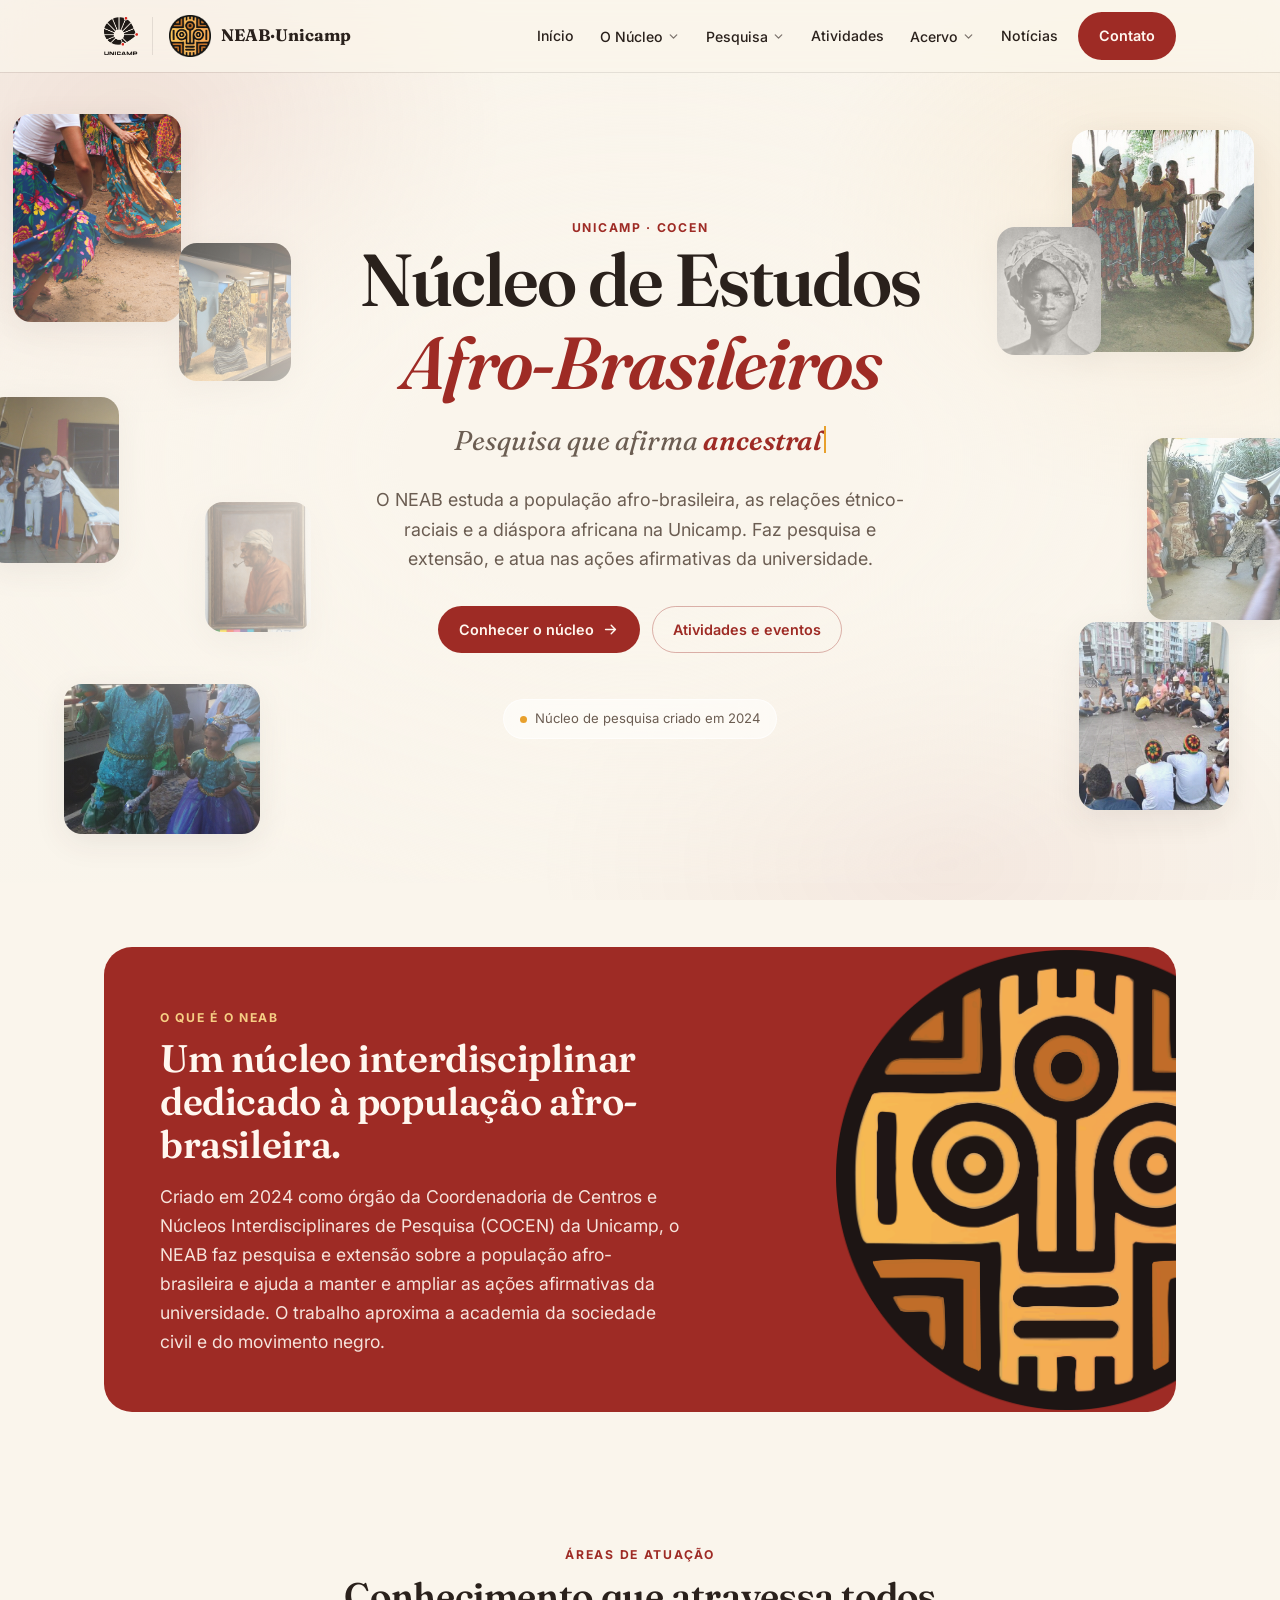
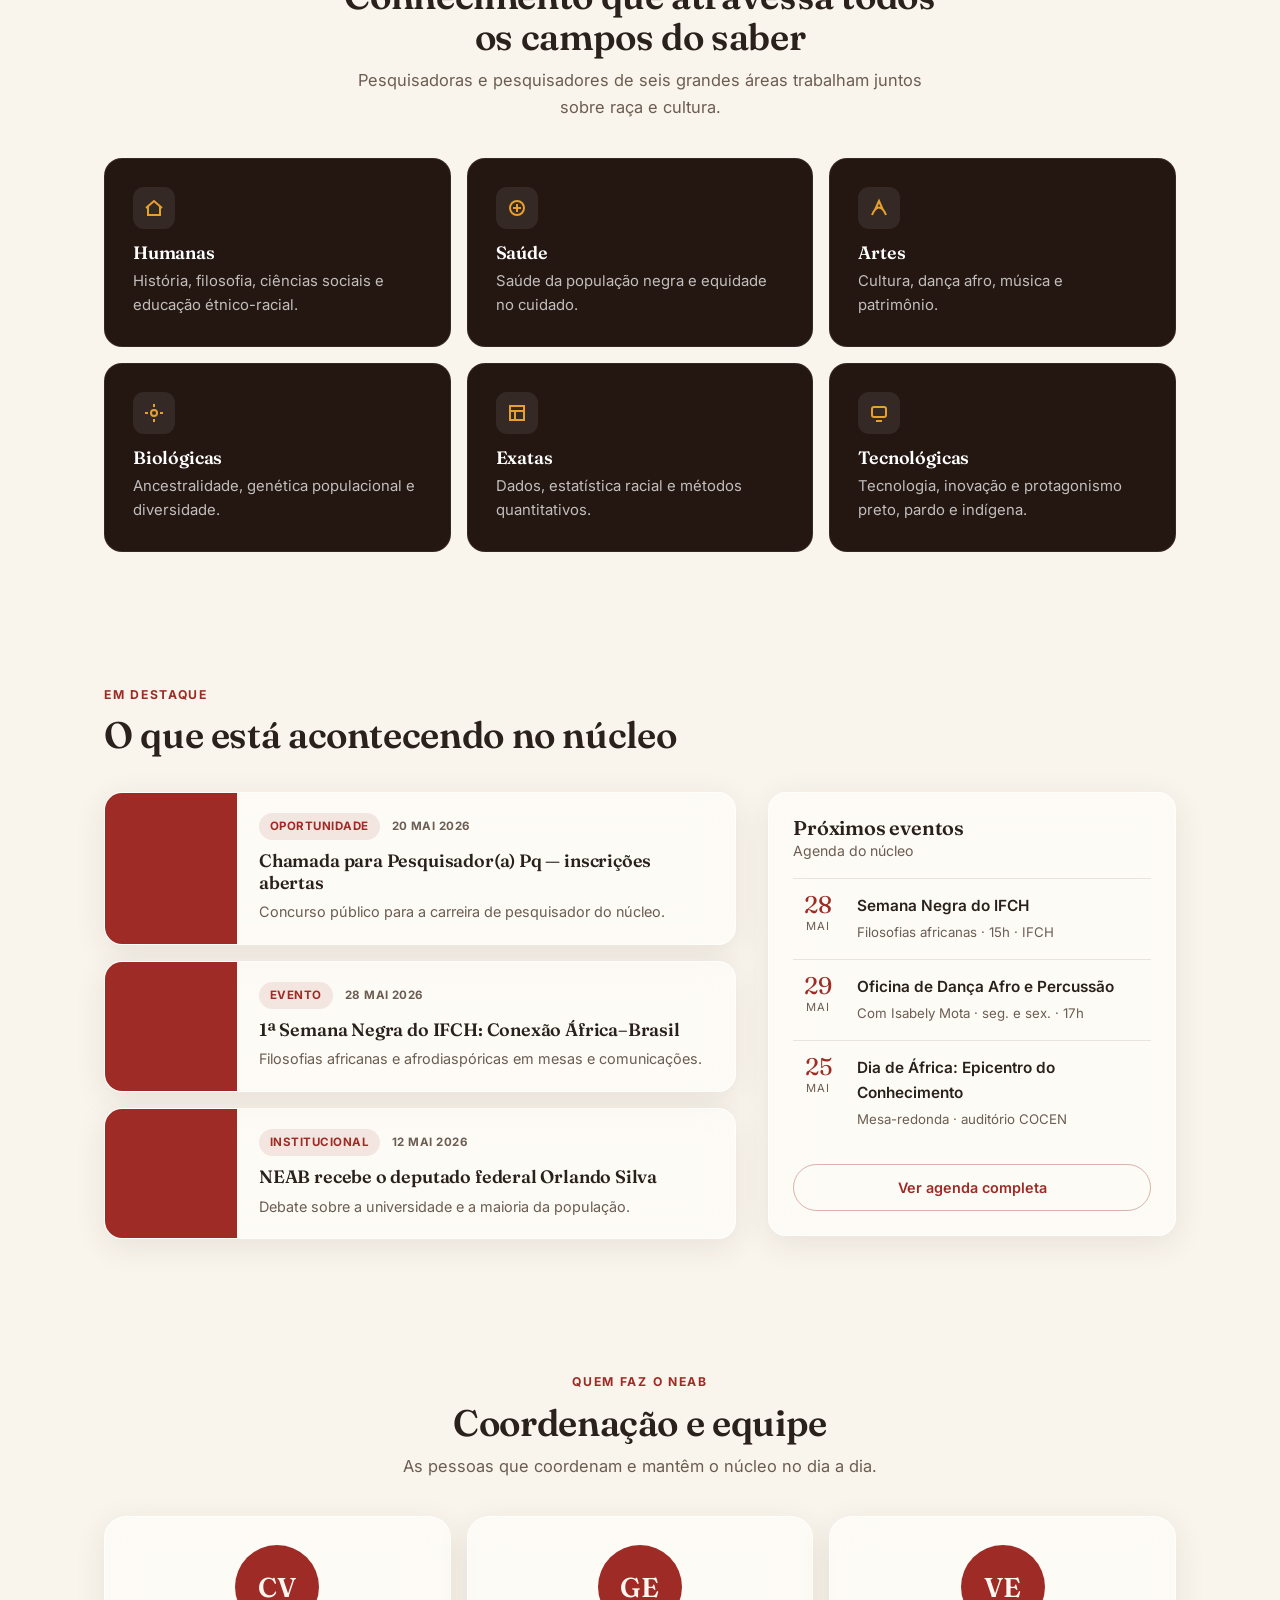
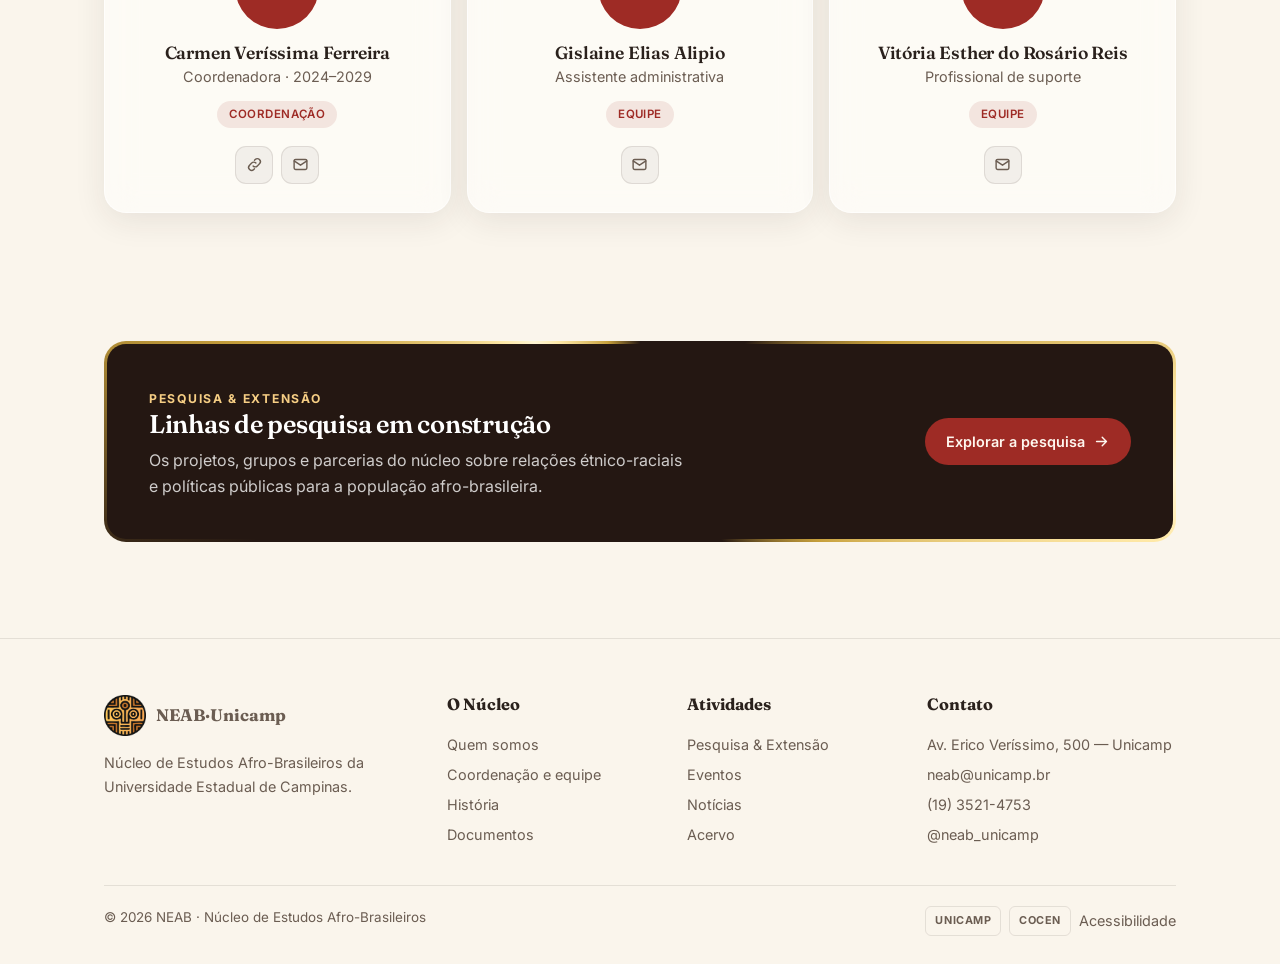
==== commit 3828b801: "Adiciona Notícias (listagem + artigo) e botão Início - noticias.html: grid de cards, filtros, pagina" ====
--- a/index.html
+++ b/index.html
@@ -41,6 +41,7 @@
       <span>NEAB·Unicamp</span>
     </a>
     <div class="navlinks">
+      <a class="navlink" href="index.html">Início</a>
       <div class="has-drop">
         <button class="navlink">O Núcleo <svg class="chev"><use href="#i-chev"/></svg></button>
         <div class="dropdown" role="menu">
@@ -66,9 +67,9 @@
           <a class="drop-item" href="#"><span class="ic"><svg width="19" height="19"><use href="#i-video"/></svg></span><span><span class="t">Vídeos</span><span class="d">Registros de eventos</span></span></a>
         </div>
       </div>
-      <a class="navlink" href="#">Notícias</a>
-    </div>
-    <a class="btn btn-primary nav-cta" href="#">Contato</a>
+      <a class="navlink" href="noticias.html">Notícias</a>
+    </div>
+    <a class="btn btn-primary nav-cta" href="mailto:neab@unicamp.br">Contato</a>
     <button class="menu-toggle" id="openSheet" aria-label="Abrir menu" aria-expanded="false">
       <svg width="22" height="22" fill="none" stroke="currentColor" stroke-width="2" stroke-linecap="round"><path d="M3 7h18M3 12h18M3 17h18"/></svg>
     </button>
@@ -83,6 +84,7 @@
     <button class="menu-toggle" id="closeSheet" aria-label="Fechar menu" style="display:flex"><svg width="20" height="20" fill="none" stroke="currentColor" stroke-width="2" stroke-linecap="round"><path d="M5 5l12 12M17 5L5 17"/></svg></button>
   </div>
   <div class="sheet-body">
+    <a class="sheet-link" href="index.html">Início</a>
     <div class="acc">
       <button class="acc-trigger">O Núcleo <svg class="chev"><use href="#i-chev"/></svg></button>
       <div class="acc-panel">
@@ -108,7 +110,7 @@
         <a href="#"><span class="ic"><svg width="18" height="18"><use href="#i-video"/></svg></span>Vídeos</a>
       </div>
     </div>
-    <a class="sheet-link" href="#">Notícias</a>
+    <a class="sheet-link" href="noticias.html">Notícias</a>
   </div>
   <div class="sheet-cta"><a class="btn btn-primary" href="#" style="width:100%;justify-content:center">Contato</a></div>
 </aside>
@@ -190,9 +192,9 @@
       <div class="section-head"><span class="eyebrow">Em destaque</span><h2>O que está acontecendo no núcleo</h2></div>
       <div class="hl-grid">
         <div class="news-list">
-          <article class="post glass"><a class="cover" href="#" aria-label="Chamada para Pesquisador Pq"></a><div class="thumb" aria-hidden="true"></div><div class="body"><div class="meta"><span class="tag">Oportunidade</span><span>20 mai 2026</span></div><h3><span>Chamada para Pesquisador(a) Pq — inscrições abertas</span></h3><p>Concurso público para a carreira de pesquisador do núcleo.</p></div></article>
-          <article class="post glass"><a class="cover" href="#" aria-label="Semana Negra do IFCH"></a><div class="thumb n2" aria-hidden="true"></div><div class="body"><div class="meta"><span class="tag">Evento</span><span>28 mai 2026</span></div><h3><span>1ª Semana Negra do IFCH: Conexão África–Brasil</span></h3><p>Filosofias africanas e afrodiaspóricas em mesas e comunicações.</p></div></article>
-          <article class="post glass"><a class="cover" href="#" aria-label="Visita do deputado Orlando Silva"></a><div class="thumb n3" aria-hidden="true"></div><div class="body"><div class="meta"><span class="tag">Institucional</span><span>12 mai 2026</span></div><h3><span>NEAB recebe o deputado federal Orlando Silva</span></h3><p>Debate sobre a universidade e a maioria da população.</p></div></article>
+          <article class="post glass"><a class="cover" href="noticia.html" aria-label="Chamada para Pesquisador Pq"></a><div class="thumb" aria-hidden="true"></div><div class="body"><div class="meta"><span class="tag">Oportunidade</span><span>20 mai 2026</span></div><h3><span>Chamada para Pesquisador(a) Pq — inscrições abertas</span></h3><p>Concurso público para a carreira de pesquisador do núcleo.</p></div></article>
+          <article class="post glass"><a class="cover" href="noticia.html" aria-label="Semana Negra do IFCH"></a><div class="thumb n2" aria-hidden="true"></div><div class="body"><div class="meta"><span class="tag">Evento</span><span>28 mai 2026</span></div><h3><span>1ª Semana Negra do IFCH: Conexão África–Brasil</span></h3><p>Filosofias africanas e afrodiaspóricas em mesas e comunicações.</p></div></article>
+          <article class="post glass"><a class="cover" href="noticia.html" aria-label="Visita do deputado Orlando Silva"></a><div class="thumb n3" aria-hidden="true"></div><div class="body"><div class="meta"><span class="tag">Institucional</span><span>12 mai 2026</span></div><h3><span>NEAB recebe o deputado federal Orlando Silva</span></h3><p>Debate sobre a universidade e a maioria da população.</p></div></article>
         </div>
         <aside class="events glass" aria-label="Próximos eventos">
           <h3 class="t">Próximos eventos</h3>
@@ -260,7 +262,7 @@
         <p>Núcleo de Estudos Afro-Brasileiros da Universidade Estadual de Campinas.</p>
       </div>
       <div><h4>O Núcleo</h4><a href="o-nucleo.html#quem-somos">Quem somos</a><a href="o-nucleo.html#equipe">Coordenação e equipe</a><a href="o-nucleo.html#historia">História</a><a href="o-nucleo.html#documentos">Documentos</a></div>
-      <div><h4>Atividades</h4><a href="#">Pesquisa &amp; Extensão</a><a href="#">Eventos</a><a href="#">Notícias</a><a href="#">Acervo</a></div>
+      <div><h4>Atividades</h4><a href="#">Pesquisa &amp; Extensão</a><a href="#destaques">Eventos</a><a href="noticias.html">Notícias</a><a href="#">Acervo</a></div>
       <div><h4>Contato</h4><a href="#">Av. Erico Veríssimo, 500 — Unicamp</a><a href="mailto:neab@unicamp.br">neab@unicamp.br</a><a href="tel:+551935214753">(19) 3521-4753</a><a href="https://instagram.com/neab_unicamp">@neab_unicamp</a></div>
     </div>
     <div class="foot-bottom">
--- a/styles.css
+++ b/styles.css
@@ -299,3 +299,51 @@
 @media(max-width:560px){
   .obj-grid{grid-template-columns:1fr}
 }
+
+/* ===================== NOTÍCIAS (listagem) ===================== */
+.filters{display:flex;flex-wrap:wrap;gap:8px;margin:8px 0 30px}
+.chip{font-size:.85rem;font-weight:500;padding:8px 16px;border-radius:999px;border:1px solid var(--border);color:var(--muted);background:none;cursor:pointer;font-family:inherit;transition:border-color .2s,color .2s,background .2s}
+.chip:hover{border-color:var(--primary);color:var(--primary)}
+.chip.active{background:var(--primary);color:var(--primary-fg);border-color:var(--primary)}
+.post-grid{display:grid;grid-template-columns:repeat(3,1fr);gap:20px}
+.pcard{position:relative;display:flex;flex-direction:column;border-radius:16px;overflow:hidden;transition:transform .25s,box-shadow .25s}
+.pcard:hover{transform:translateY(-5px);box-shadow:var(--shadow-hi)}
+.pcard .thumb{height:168px;background:var(--primary)}
+.pcard .thumb img{width:100%;height:100%;object-fit:cover;display:block}
+.pcard .body{padding:20px 22px;display:flex;flex-direction:column;flex:1}
+.pcard .meta{display:flex;align-items:center;gap:12px;font-size:.72rem;font-weight:700;letter-spacing:.04em;text-transform:uppercase;color:var(--muted);margin-bottom:10px}
+.pcard .tag{background:rgba(158,43,37,.10);color:var(--primary);padding:4px 11px;border-radius:999px}
+.pcard h3{font-size:1.12rem;font-weight:600;line-height:1.28}
+.pcard h3 span{background:linear-gradient(var(--primary),var(--primary)) left bottom/0% 2px no-repeat;transition:background-size .45s ease}
+.pcard:hover h3 span{background-size:100% 2px}
+.pcard p{color:var(--muted);font-size:.92rem;margin-top:8px}
+.pcard a.cover{position:absolute;inset:0;z-index:2}
+.pagination{display:flex;justify-content:center;gap:8px;margin-top:40px}
+.pagination a{min-width:40px;height:40px;display:grid;place-items:center;border-radius:10px;border:1px solid var(--border);color:var(--muted);font-size:.9rem;transition:.2s}
+.pagination a:hover,.pagination a.active{background:var(--primary);color:var(--primary-fg);border-color:var(--primary)}
+
+/* ===================== NOTÍCIA (artigo) ===================== */
+.article{max-width:740px;margin:0 auto}
+.article-back{display:inline-flex;align-items:center;gap:8px;color:var(--primary);font-weight:600;font-size:.9rem;margin-bottom:22px}
+.article-back svg{transform:rotate(180deg)}
+.article-head .tag{display:inline-block;background:rgba(158,43,37,.10);color:var(--primary);padding:4px 12px;border-radius:999px;font-size:.72rem;font-weight:700;letter-spacing:.04em;text-transform:uppercase}
+.article-head h1{font-size:clamp(2rem,4.6vw,3rem);line-height:1.12;margin:14px 0 10px}
+.article-meta{display:flex;flex-wrap:wrap;gap:14px;align-items:center;color:var(--muted);font-size:.9rem}
+.article-cover{height:380px;border-radius:18px;overflow:hidden;background:var(--primary);margin:28px 0}
+.article-cover img{width:100%;height:100%;object-fit:cover;display:block}
+.article-body{font-size:1.12rem;line-height:1.78;color:var(--fg)}
+.article-body p{margin-bottom:20px}
+.article-body h2{font-family:'Fraunces',serif;font-weight:600;font-size:1.5rem;margin:34px 0 12px}
+.article-body blockquote{border-left:3px solid var(--secondary);padding-left:22px;margin:26px 0;font-family:'Fraunces',serif;font-style:italic;font-size:1.3rem;line-height:1.4;color:var(--primary)}
+.article-body ul{margin:0 0 20px 22px}
+.article-body li{margin-bottom:8px}
+.article-share{display:flex;gap:10px;align-items:center;margin-top:36px;padding-top:24px;border-top:1px solid var(--border);color:var(--muted);font-size:.9rem}
+
+@media(max-width:920px){
+  .post-grid{grid-template-columns:1fr 1fr}
+  .article-cover{height:300px}
+}
+@media(max-width:560px){
+  .post-grid{grid-template-columns:1fr}
+  .article-cover{height:220px}
+}
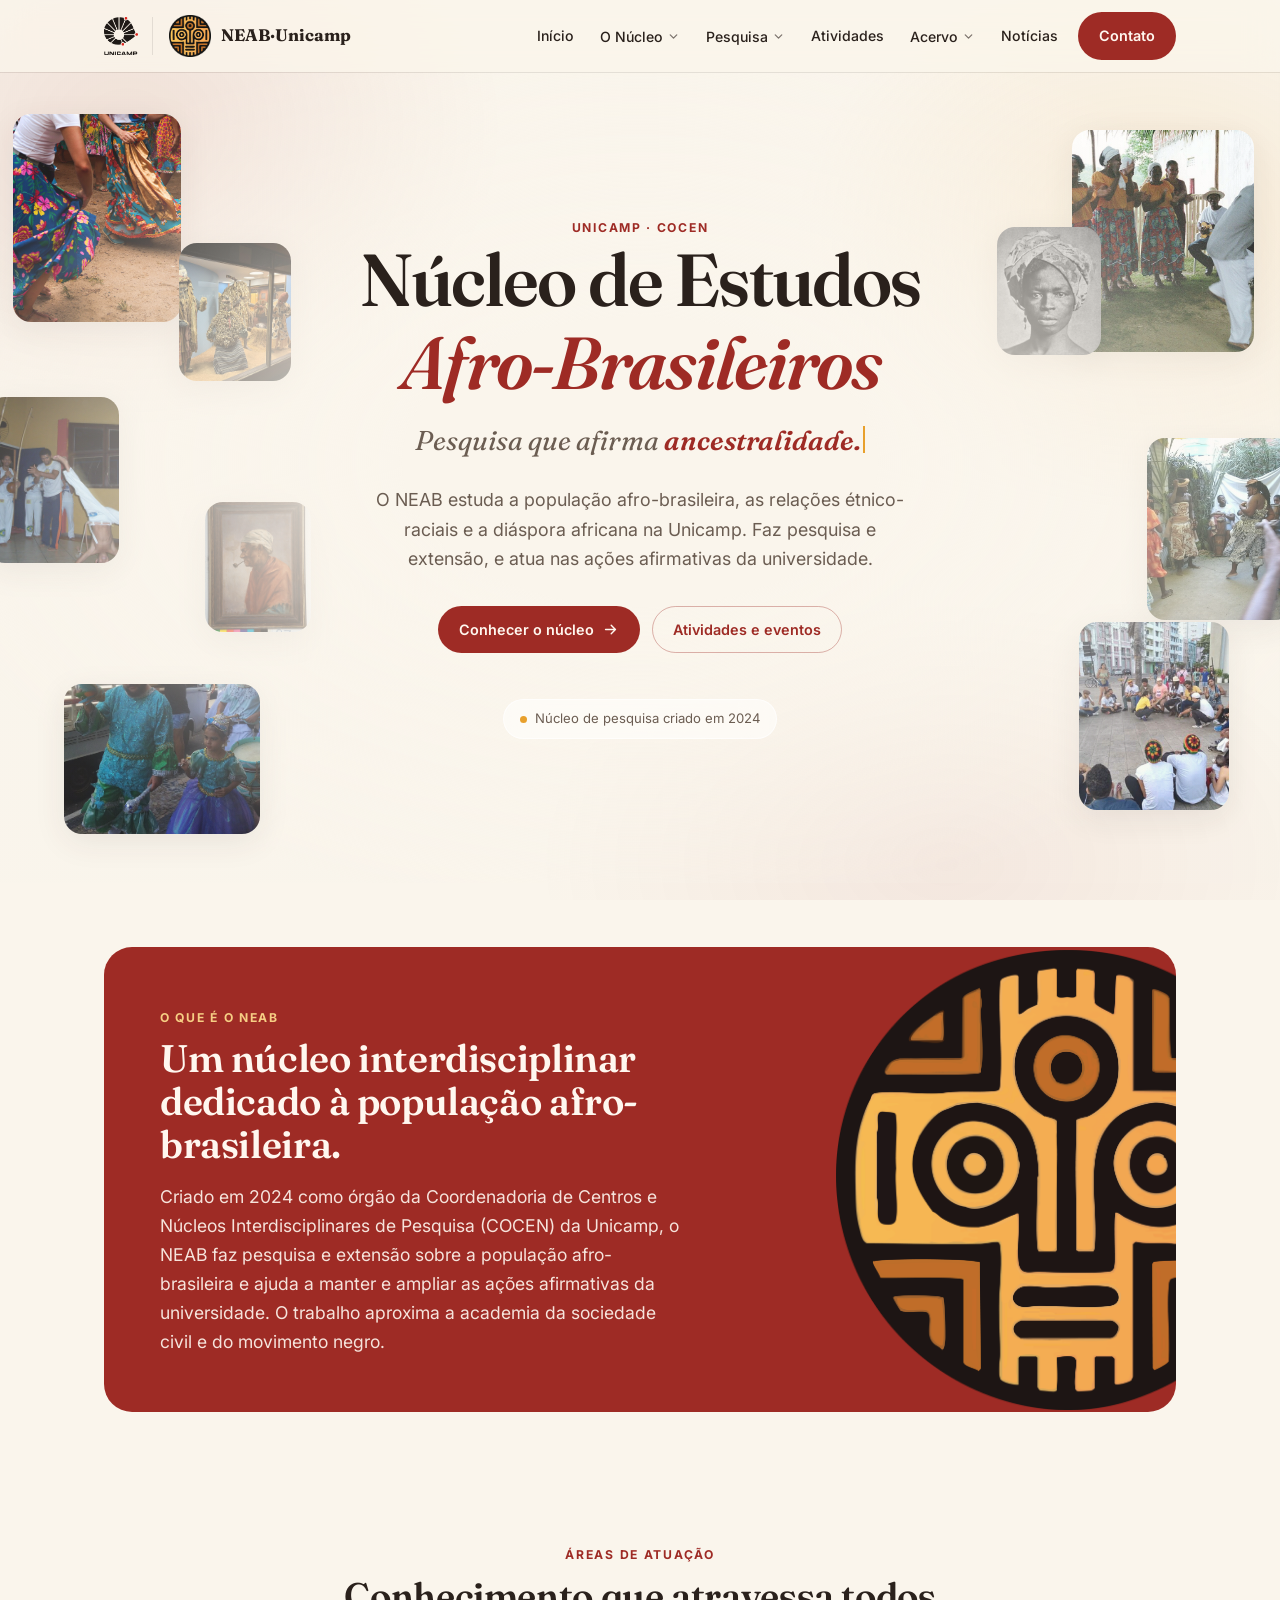
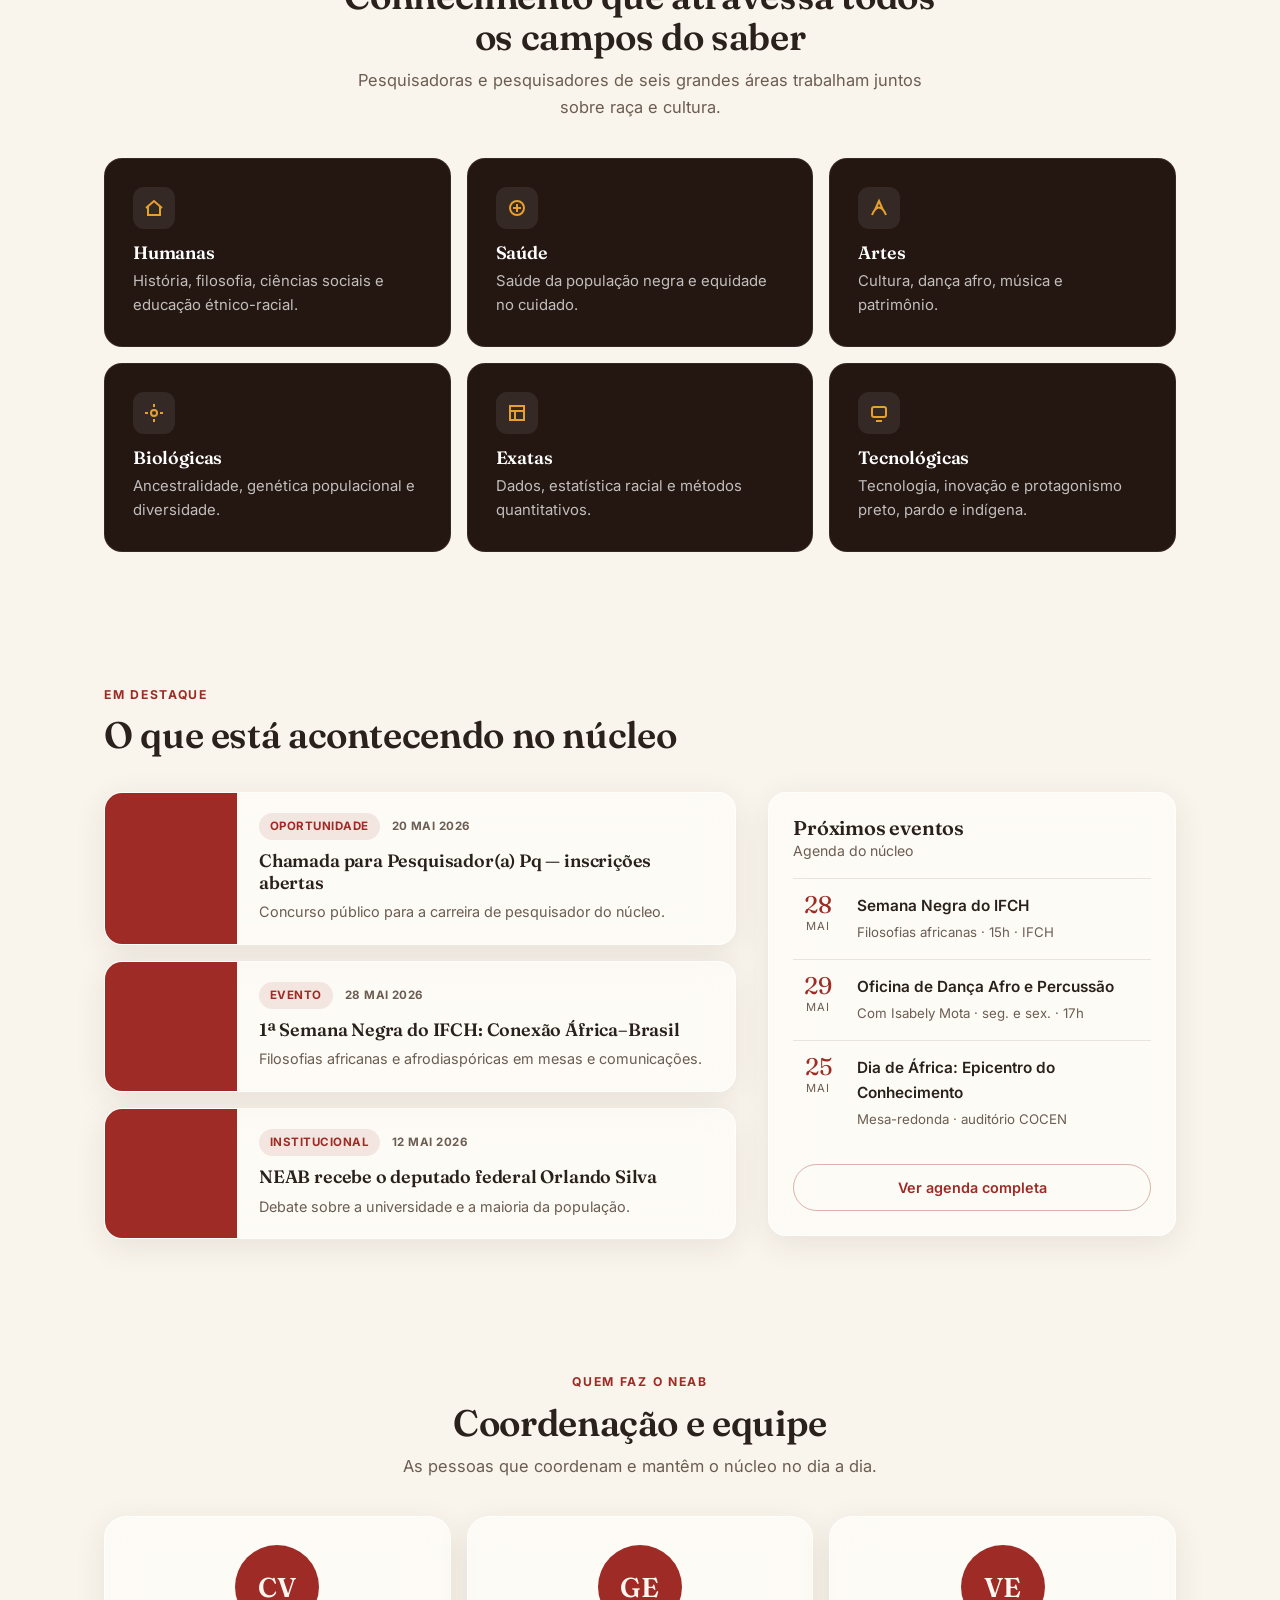
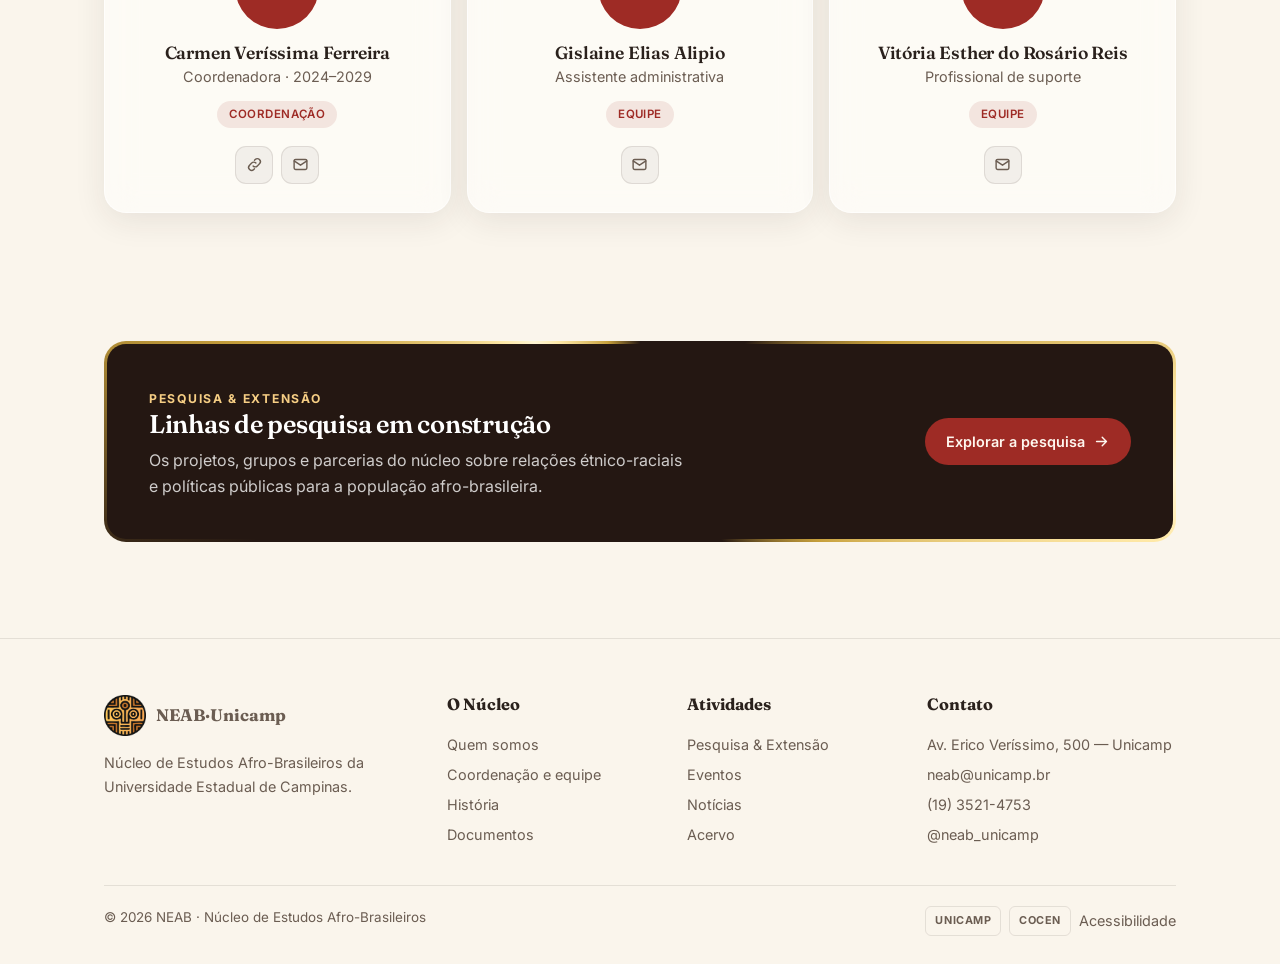
==== commit d8d6a7aa: "Completa o site: Pesquisa, Eventos, Acervo e Contato + fix navbar - 4 páginas novas com dados mocado" ====
--- a/index.html
+++ b/index.html
@@ -55,21 +55,21 @@
       <div class="has-drop">
         <button class="navlink">Pesquisa <svg class="chev"><use href="#i-chev"/></svg></button>
         <div class="dropdown" role="menu">
-          <a class="drop-item" href="#"><span class="ic"><svg width="19" height="19"><use href="#i-search"/></svg></span><span><span class="t">Linhas de pesquisa</span><span class="d">Eixos temáticos</span></span></a>
-          <a class="drop-item" href="#"><span class="ic"><svg width="19" height="19"><use href="#i-folder"/></svg></span><span><span class="t">Projetos</span><span class="d">Pesquisa e extensão em curso</span></span></a>
-        </div>
-      </div>
-      <a class="navlink" href="#destaques">Atividades</a>
+          <a class="drop-item" href="pesquisa.html#linhas"><span class="ic"><svg width="19" height="19"><use href="#i-search"/></svg></span><span><span class="t">Linhas de pesquisa</span><span class="d">Eixos temáticos</span></span></a>
+          <a class="drop-item" href="pesquisa.html#projetos"><span class="ic"><svg width="19" height="19"><use href="#i-folder"/></svg></span><span><span class="t">Projetos</span><span class="d">Pesquisa e extensão em curso</span></span></a>
+        </div>
+      </div>
+      <a class="navlink" href="eventos.html">Atividades</a>
       <div class="has-drop">
         <button class="navlink">Acervo <svg class="chev"><use href="#i-chev"/></svg></button>
         <div class="dropdown" role="menu">
-          <a class="drop-item" href="#"><span class="ic"><svg width="19" height="19"><use href="#i-book"/></svg></span><span><span class="t">Publicações</span><span class="d">Artigos, livros e produção</span></span></a>
-          <a class="drop-item" href="#"><span class="ic"><svg width="19" height="19"><use href="#i-video"/></svg></span><span><span class="t">Vídeos</span><span class="d">Registros de eventos</span></span></a>
+          <a class="drop-item" href="acervo.html#publicacoes"><span class="ic"><svg width="19" height="19"><use href="#i-book"/></svg></span><span><span class="t">Publicações</span><span class="d">Artigos, livros e produção</span></span></a>
+          <a class="drop-item" href="acervo.html#videos"><span class="ic"><svg width="19" height="19"><use href="#i-video"/></svg></span><span><span class="t">Vídeos</span><span class="d">Registros de eventos</span></span></a>
         </div>
       </div>
       <a class="navlink" href="noticias.html">Notícias</a>
     </div>
-    <a class="btn btn-primary nav-cta" href="mailto:neab@unicamp.br">Contato</a>
+    <a class="btn btn-primary nav-cta" href="contato.html">Contato</a>
     <button class="menu-toggle" id="openSheet" aria-label="Abrir menu" aria-expanded="false">
       <svg width="22" height="22" fill="none" stroke="currentColor" stroke-width="2" stroke-linecap="round"><path d="M3 7h18M3 12h18M3 17h18"/></svg>
     </button>
@@ -98,16 +98,16 @@
     <div class="acc">
       <button class="acc-trigger">Pesquisa &amp; Extensão <svg class="chev"><use href="#i-chev"/></svg></button>
       <div class="acc-panel">
-        <a href="#"><span class="ic"><svg width="18" height="18"><use href="#i-search"/></svg></span>Linhas de pesquisa</a>
-        <a href="#"><span class="ic"><svg width="18" height="18"><use href="#i-folder"/></svg></span>Projetos</a>
-      </div>
-    </div>
-    <a class="sheet-link" href="#destaques">Atividades</a>
+        <a href="pesquisa.html#linhas"><span class="ic"><svg width="18" height="18"><use href="#i-search"/></svg></span>Linhas de pesquisa</a>
+        <a href="pesquisa.html#projetos"><span class="ic"><svg width="18" height="18"><use href="#i-folder"/></svg></span>Projetos</a>
+      </div>
+    </div>
+    <a class="sheet-link" href="eventos.html">Atividades</a>
     <div class="acc">
       <button class="acc-trigger">Acervo <svg class="chev"><use href="#i-chev"/></svg></button>
       <div class="acc-panel">
-        <a href="#"><span class="ic"><svg width="18" height="18"><use href="#i-book"/></svg></span>Publicações</a>
-        <a href="#"><span class="ic"><svg width="18" height="18"><use href="#i-video"/></svg></span>Vídeos</a>
+        <a href="acervo.html#publicacoes"><span class="ic"><svg width="18" height="18"><use href="#i-book"/></svg></span>Publicações</a>
+        <a href="acervo.html#videos"><span class="ic"><svg width="18" height="18"><use href="#i-video"/></svg></span>Vídeos</a>
       </div>
     </div>
     <a class="sheet-link" href="noticias.html">Notícias</a>
@@ -262,7 +262,7 @@
         <p>Núcleo de Estudos Afro-Brasileiros da Universidade Estadual de Campinas.</p>
       </div>
       <div><h4>O Núcleo</h4><a href="o-nucleo.html#quem-somos">Quem somos</a><a href="o-nucleo.html#equipe">Coordenação e equipe</a><a href="o-nucleo.html#historia">História</a><a href="o-nucleo.html#documentos">Documentos</a></div>
-      <div><h4>Atividades</h4><a href="#">Pesquisa &amp; Extensão</a><a href="#destaques">Eventos</a><a href="noticias.html">Notícias</a><a href="#">Acervo</a></div>
+      <div><h4>Atividades</h4><a href="pesquisa.html">Pesquisa &amp; Extensão</a><a href="#destaques">Eventos</a><a href="noticias.html">Notícias</a><a href="acervo.html">Acervo</a></div>
       <div><h4>Contato</h4><a href="#">Av. Erico Veríssimo, 500 — Unicamp</a><a href="mailto:neab@unicamp.br">neab@unicamp.br</a><a href="tel:+551935214753">(19) 3521-4753</a><a href="https://instagram.com/neab_unicamp">@neab_unicamp</a></div>
     </div>
     <div class="foot-bottom">
--- a/styles.css
+++ b/styles.css
@@ -50,8 +50,8 @@
   header{position:sticky;top:0;z-index:80;border-bottom:1px solid var(--border)}
   /* blur só na barra (pseudo-elemento) — assim o header NÃO vira backdrop-root e o blur
      dos dropdowns (pendurados abaixo da barra) continua funcionando */
-  header::before{content:"";position:absolute;inset:0;z-index:-1;background:rgba(250,245,236,.72);backdrop-filter:var(--blur);-webkit-backdrop-filter:var(--blur)}
-  .navbar{position:relative;display:flex;align-items:center;gap:4px;height:72px;max-width:1120px;margin:0 auto;padding:0 24px}
+  header::before{content:"";position:absolute;inset:0;z-index:0;background:rgba(250,245,236,.8);backdrop-filter:var(--blur);-webkit-backdrop-filter:var(--blur)}
+  .navbar{position:relative;z-index:1;display:flex;align-items:center;gap:4px;height:72px;max-width:1120px;margin:0 auto;padding:0 24px}
   .brand{display:flex;align-items:center;gap:10px;font-family:'Fraunces',serif;font-weight:700;font-size:1.05rem}
   .unicamp-seal{display:flex;align-items:center;margin-right:12px;padding-right:14px;border-right:1px solid var(--border)}
   .unicamp-seal img{height:38px;width:auto;display:block}
@@ -347,3 +347,70 @@
   .post-grid{grid-template-columns:1fr}
   .article-cover{height:220px}
 }
+
+/* ===================== PÁGINAS: pesquisa / eventos / acervo / contato ===================== */
+.cards3{display:grid;grid-template-columns:repeat(3,1fr);gap:16px;margin-top:28px}
+.cards2{display:grid;grid-template-columns:repeat(2,1fr);gap:16px;margin-top:28px}
+.icard{border-radius:16px;padding:26px}
+.icard .ic{width:44px;height:44px;border-radius:12px;background:rgba(158,43,37,.10);display:grid;place-items:center;color:var(--primary);margin-bottom:14px}
+.icard h3{font-size:1.1rem}
+.icard p{color:var(--muted);font-size:.94rem;margin-top:6px}
+
+/* listas (projetos, publicações) */
+.rowlist{display:grid;gap:12px;margin-top:28px}
+.rowitem{display:flex;gap:18px;align-items:flex-start;padding:22px 24px;border-radius:14px;transition:box-shadow .2s}
+.rowitem:hover{box-shadow:var(--shadow)}
+.rowitem .ic{width:44px;height:44px;border-radius:12px;background:rgba(158,43,37,.10);display:grid;place-items:center;color:var(--primary);flex:0 0 auto}
+.rowitem .rinfo strong{display:block;font-size:1.05rem;font-weight:600}
+.rowitem .rinfo p{color:var(--muted);font-size:.94rem;margin-top:4px}
+.rowitem .rinfo .tags{margin-top:10px;display:flex;gap:6px;flex-wrap:wrap}
+.rtag{font-size:.72rem;font-weight:600;letter-spacing:.03em;text-transform:uppercase;color:var(--primary);background:rgba(158,43,37,.10);padding:4px 10px;border-radius:999px}
+
+/* agenda (próximos eventos) */
+.agenda{display:grid;gap:14px;margin-top:24px;max-width:780px}
+.ag-item{display:flex;gap:18px;align-items:center;padding:18px 22px;border-radius:14px}
+.ag-item .date{flex:0 0 64px;text-align:center}
+.ag-item .date .d{font-family:'Fraunces',serif;font-size:1.8rem;line-height:1;color:var(--primary)}
+.ag-item .date .m{font-size:.7rem;text-transform:uppercase;letter-spacing:.08em;color:var(--muted)}
+.ag-item .info strong{display:block;font-weight:600;font-size:1.05rem}
+.ag-item .info span{font-size:.9rem;color:var(--muted)}
+
+/* eventos passados / vídeos (cards com foto) */
+.media-grid{display:grid;grid-template-columns:repeat(3,1fr);gap:18px;margin-top:28px}
+.mcard{position:relative;border-radius:16px;overflow:hidden;transition:transform .25s,box-shadow .25s}
+.mcard:hover{transform:translateY(-5px);box-shadow:var(--shadow-hi)}
+.mcard .ph{position:relative;height:172px;background:var(--primary)}
+.mcard .ph img{width:100%;height:100%;object-fit:cover;display:block}
+.mcard .play{position:absolute;inset:0;display:grid;place-items:center}
+.mcard .play span{width:54px;height:54px;border-radius:50%;background:rgba(255,253,248,.92);display:grid;place-items:center;color:var(--primary)}
+.mcard .body{padding:16px 20px}
+.mcard .when{font-size:.78rem;color:var(--primary);font-weight:700;text-transform:uppercase;letter-spacing:.04em}
+.mcard h3{font-size:1.04rem;margin-top:6px;font-weight:600}
+.mcard p{color:var(--muted);font-size:.86rem;margin-top:4px}
+
+/* contato */
+.contact-grid{display:grid;grid-template-columns:1fr 1.1fr;gap:40px;margin-top:8px;align-items:start}
+.contact-info{display:grid;gap:12px}
+.ci-item{display:flex;gap:14px;align-items:flex-start;padding:18px 20px;border-radius:14px}
+.ci-item .ic{width:42px;height:42px;border-radius:11px;background:rgba(158,43,37,.10);display:grid;place-items:center;color:var(--primary);flex:0 0 auto}
+.ci-item strong{display:block;font-weight:600}
+.ci-item span{color:var(--muted);font-size:.94rem}
+.cform{border-radius:18px;padding:30px}
+.cform h3{font-size:1.2rem;margin-bottom:6px}
+.cform .sub{color:var(--muted);font-size:.92rem;margin-bottom:20px}
+.cform .field{margin-bottom:16px}
+.cform .row2{display:grid;grid-template-columns:1fr 1fr;gap:14px}
+.cform label{display:block;font-size:.85rem;font-weight:600;margin-bottom:6px}
+.cform input,.cform textarea{width:100%;border:1px solid var(--border);border-radius:10px;padding:12px 14px;font-family:inherit;font-size:.95rem;background:var(--bg);color:var(--fg);transition:border-color .2s}
+.cform input:focus,.cform textarea:focus{outline:none;border-color:var(--primary)}
+.cform textarea{min-height:130px;resize:vertical}
+.map-ph{height:300px;border-radius:18px;overflow:hidden;margin-top:30px;background:repeating-linear-gradient(45deg,rgba(158,43,37,.05) 0 18px,rgba(232,160,44,.06) 18px 36px);display:grid;place-items:center;color:var(--muted);border:1px solid var(--border);text-align:center}
+
+@media(max-width:920px){
+  .cards3,.cards2,.media-grid{grid-template-columns:1fr 1fr}
+  .contact-grid{grid-template-columns:1fr}
+}
+@media(max-width:560px){
+  .cards3,.cards2,.media-grid{grid-template-columns:1fr}
+  .cform .row2{grid-template-columns:1fr}
+}
